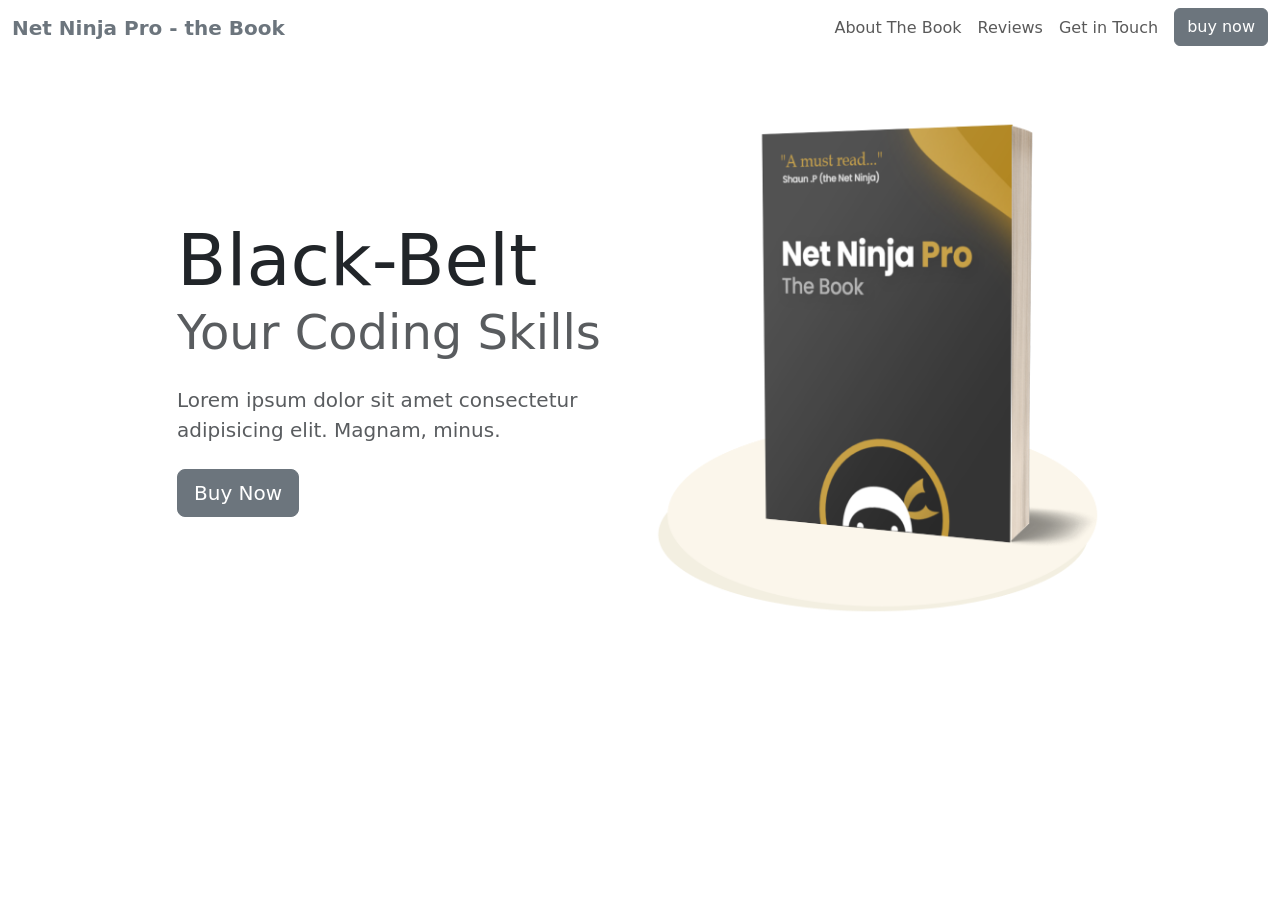
==== public/index.html @ 89c70e13 "Merge branch 'master' into lesson-8" ====
<!doctype html>
<html lang="en">
  <head>
    <!-- Required meta tags -->
    <meta charset="utf-8" />
    <meta name="viewport" content="width=device-width, initial-scale=1" />

    <!-- Bootstrap CSS -->
    <link
      href="https://cdn.jsdelivr.net/npm/bootstrap@5.0.2/dist/css/bootstrap.min.css"
      rel="stylesheet"
      integrity="sha384-EVSTQN3/azprG1Anm3QDgpJLIm9Nao0Yz1ztcQTwFspd3yD65VohhpuuCOmLASjC"
      crossorigin="anonymous"
    />
    <link rel="stylesheet" href="./styles.css" />

    <title>Tutorial project</title>
  </head>
  <body>

    <!-- ===== navbar ===== -->
    <nav class="navbar navbar-expand-md navbar-light">
      <div class="container-xxl">
        <a href="#intro" class="navbar-brand">
          <span class="fw-bold text-secondary">Net Ninja Pro - the Book</span>
        </a>
        <button
          class="navbar-toggler"
          type="button"
          data-bs-toggle="collapse"
          data-bs-target="#main-nav"
          aria-controls="main-nav"
          aria-expanded="false"
          aria-label="Toggle navigation"
        >
          <span class="navbar-toggler-icon"></span>
        </button>

        <!-- ====== navbar link ====== -->
        <div
          class="collapse navbar-collapse justify-content-end align-center"
          id="main-nav"
        >
          <ul class="navbar-nav">
            <li class="nav-item">
              <a class="nav-link" href="#topics">About The Book</a>
            </li>
            <li class="nav-item">
              <a class="nav-link" href="#reviews">Reviews</a>
            </li>
            <li class="nav-item">
              <a class="nav-link" href="#contact">Get in Touch</a>
            </li>
            <li class="nav-item d-md-none">
              <a class="nav-link" href="#pricing">Pricing</a>
            </li>
            <li class="nav-item ms-2 d-none d-md-inline">
              <a class="btn btn-secondary" href="#pricing">buy now</a>
            </li>
          </ul>
        </div>
      </div>
    </nav>

    <!-- ====== main image & intro text ====== -->
    <section id="intro">
      <div class="container-lg">
        <div class="row justify-content-center align-items-center">
          <div class="col-md-5 text-center text-md-start">
            <h1>
              <div class="display-2">Black-Belt</div>
              <div class="display-5 text-muted">Your Coding Skills</div>
            </h1>
            <p class="lead my-4 text-muted">
              Lorem ipsum dolor sit amet consectetur adipisicing elit. Magnam,
              minus.
            </p>
            <a href="#pricing" class="btn btn-secondary btn-lg">Buy Now</a>
          </div>
          <div class="col-md-5 text-center">
            <img
              src="../images/ebook-cover.png"
              alt="ebook cover"
              class="img-fluid"
            />
          </div>
        </div>
      </div>
    </section>
  </body>
</html>
---- public/styles.css ----
body {
  /* background-color: blue; */
}

section {
  padding: 60px 0;
}
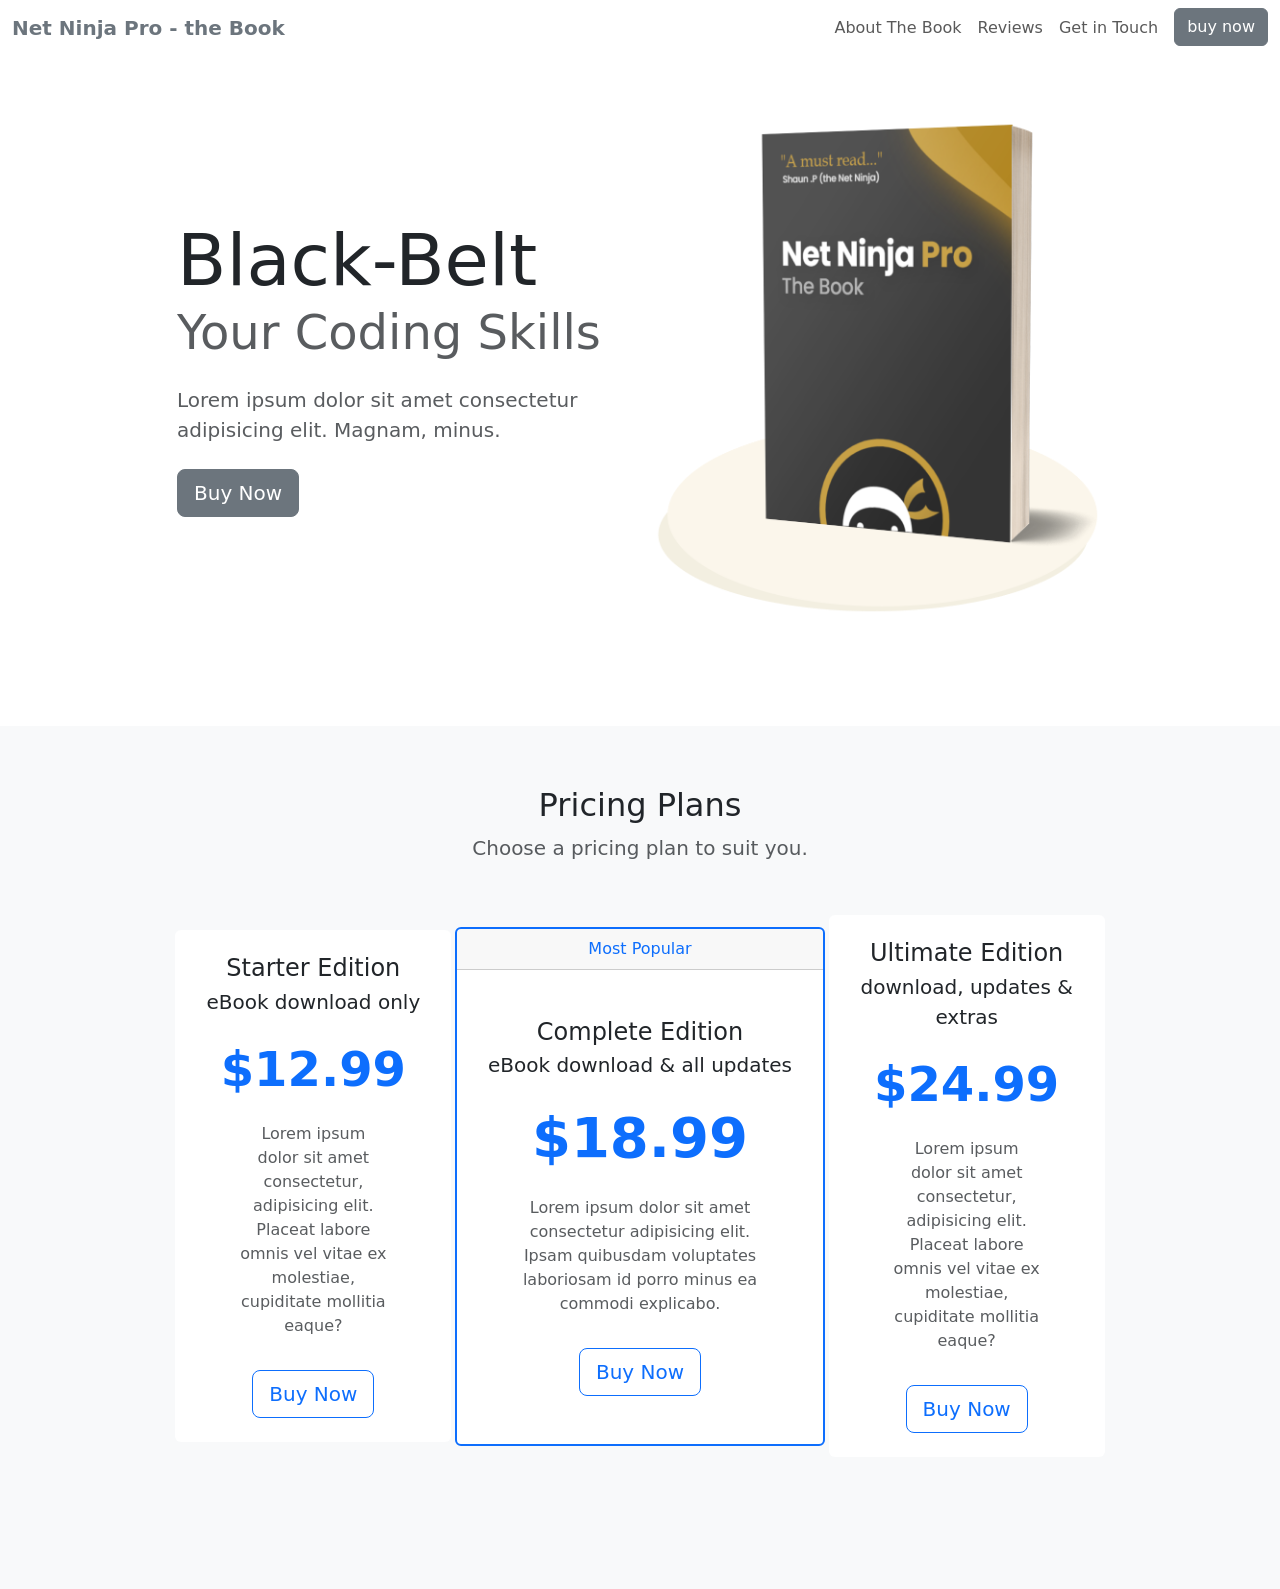
==== commit 2ba74019: "Lesson 9: Working with cards in bootstrap." ====
--- a/public/index.html
+++ b/public/index.html
@@ -17,7 +17,6 @@
     <title>Tutorial project</title>
   </head>
   <body>
-
     <!-- ===== navbar ===== -->
     <nav class="navbar navbar-expand-md navbar-light">
       <div class="container-xxl">
@@ -87,5 +86,76 @@
         </div>
       </div>
     </section>
+    <!-- ==== pricing plans ======= -->
+    <section id="pricing" class="bg-light mt-5">
+      <div class="container-lg">
+        <div class="text-center">
+          <h2>Pricing Plans</h2>
+          <p class="lead text-muted">Choose a pricing plan to suit you.</p>
+        </div>
+        <div class="row my-5 align-items-center g-1 justify-content-center">
+          <!-- card 1 -->
+          <div class="col-8 col-lg-4 col-xl-3 mb-4">
+            <div class="card border-0">
+              <div class="card-body text-center py-4">
+                <h4 class="card-title">Starter Edition</h4>
+                <p class="lead card-subtitle">eBook download only</p>
+                <p class="display-5 my-4 text-primary fw-bold">$12.99</p>
+                <p class="card-text mx-5 text-muted d-none d-lg-block">
+                  Lorem ipsum dolor sit amet consectetur, adipisicing elit.
+                  Placeat labore omnis vel vitae ex molestiae, cupiditate
+                  mollitia eaque?
+                </p>
+                <a href="#" class="btn btn-outline-primary btn-lg mt-3"
+                  >Buy Now</a
+                >
+              </div>
+            </div>
+          </div>
+          <!-- card 2 -->
+          <div class="col-9 col-lg-4 mb-4">
+            <div class="card border-primary border-2">
+              <div class="card-header text-center text-primary">
+                Most Popular
+              </div>
+              <div class="card-body text-center py-5">
+                <h4 class="card-title">Complete Edition</h4>
+                <p class="lead card-subtitle">eBook download & all updates</p>
+                <p class="display-4 my-4 text-primary fw-bold">$18.99</p>
+                <p class="card-text mx-5 text-muted d-none d-lg-block">
+                  Lorem ipsum dolor sit amet consectetur adipisicing elit. Ipsam
+                  quibusdam voluptates laboriosam id porro minus ea commodi
+                  explicabo.
+                </p>
+                <a href="#" class="btn btn-outline-primary btn-lg mt-3"
+                  >Buy Now</a
+                >
+              </div>
+            </div>
+          </div>
+          <!-- card 3 -->
+          <div class="col-8 col-lg-4 col-xl-3 mb-4">
+            <div class="card border-0">
+              <div class="card-body text-center py-4">
+                <h4 class="card-title">Ultimate Edition</h4>
+                <p class="lead card-subtitle">download, updates & extras</p>
+                <p class="display-5 my-4 text-primary fw-bold">$24.99</p>
+                <p class="card-text mx-5 text-muted d-none d-lg-block">
+                  Lorem ipsum dolor sit amet consectetur, adipisicing elit.
+                  Placeat labore omnis vel vitae ex molestiae, cupiditate
+                  mollitia eaque?
+                </p>
+                <a href="#" class="btn btn-outline-primary btn-lg mt-3"
+                  >Buy Now</a
+                >
+              </div>
+            </div>
+          </div>
+        </div>
+      </div>
+    </section>
+    <footer>
+      <!-- footer section -->
+    </footer>
   </body>
 </html>
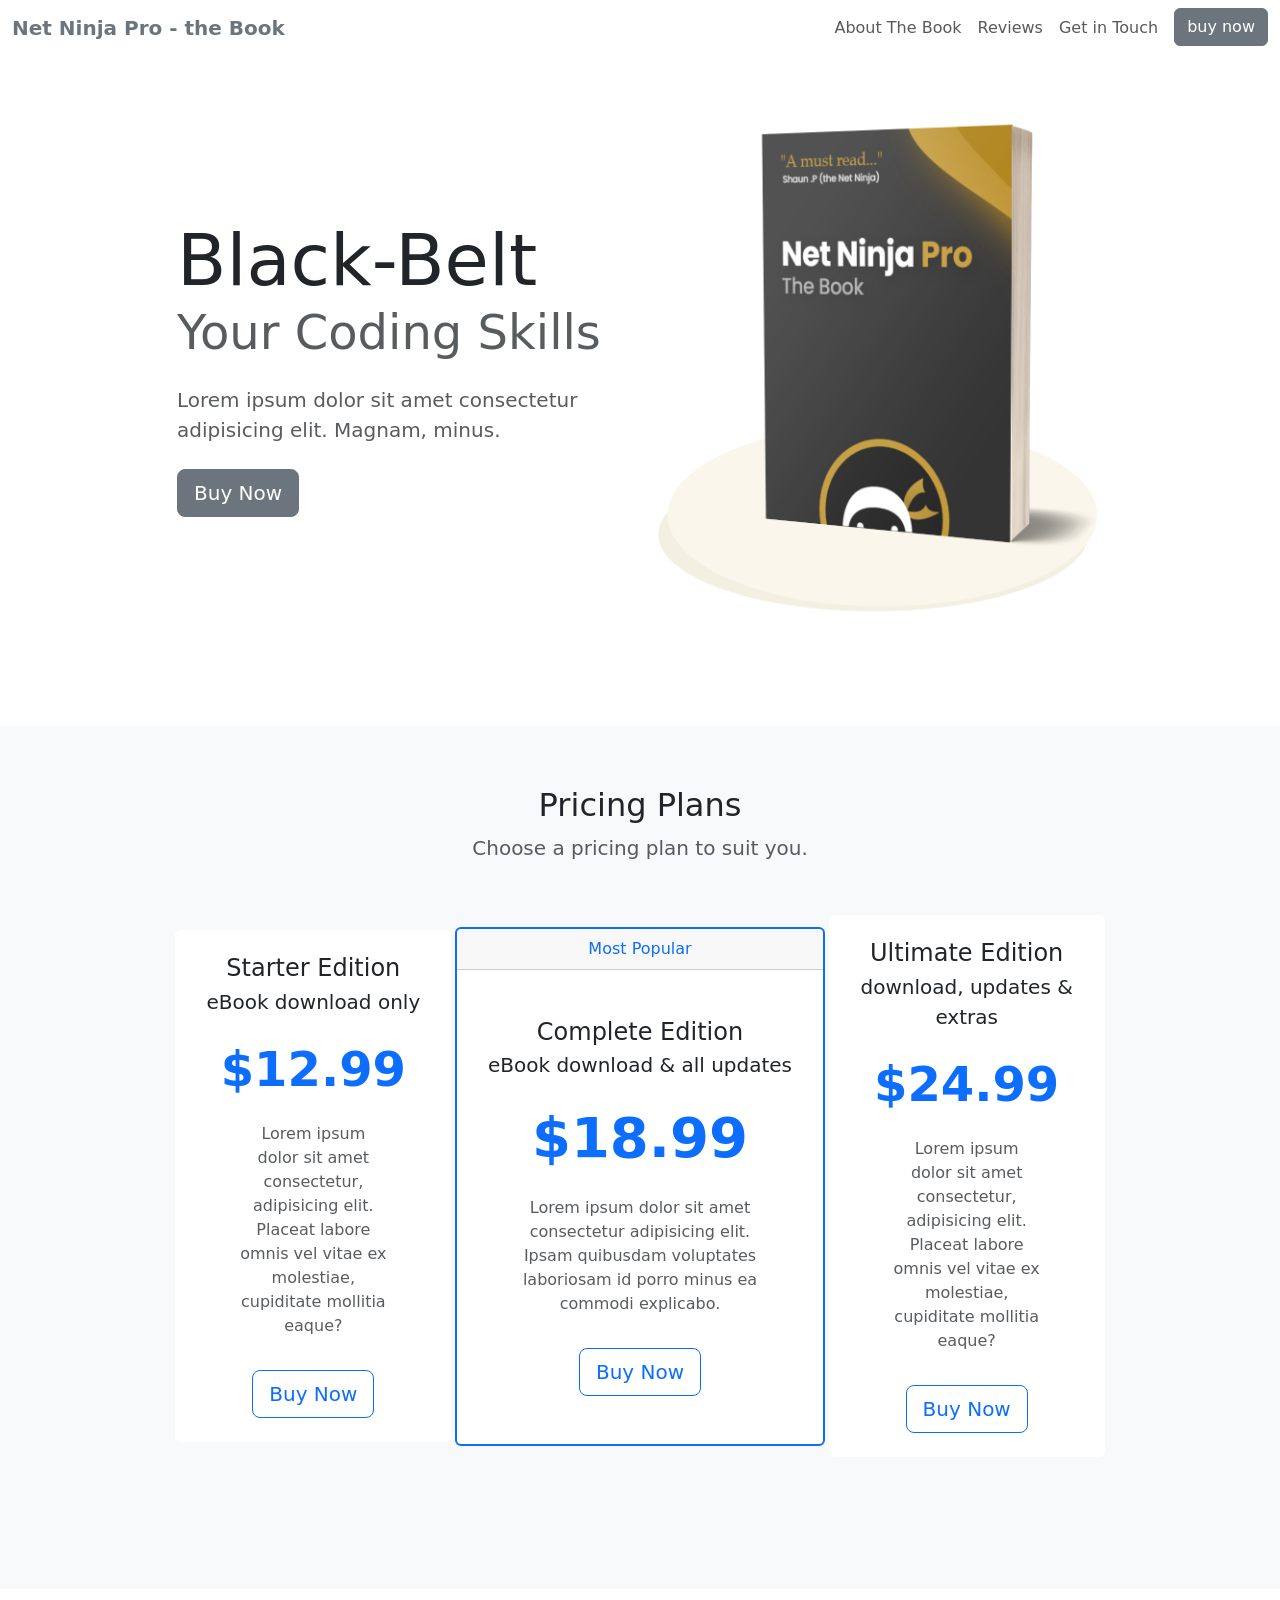
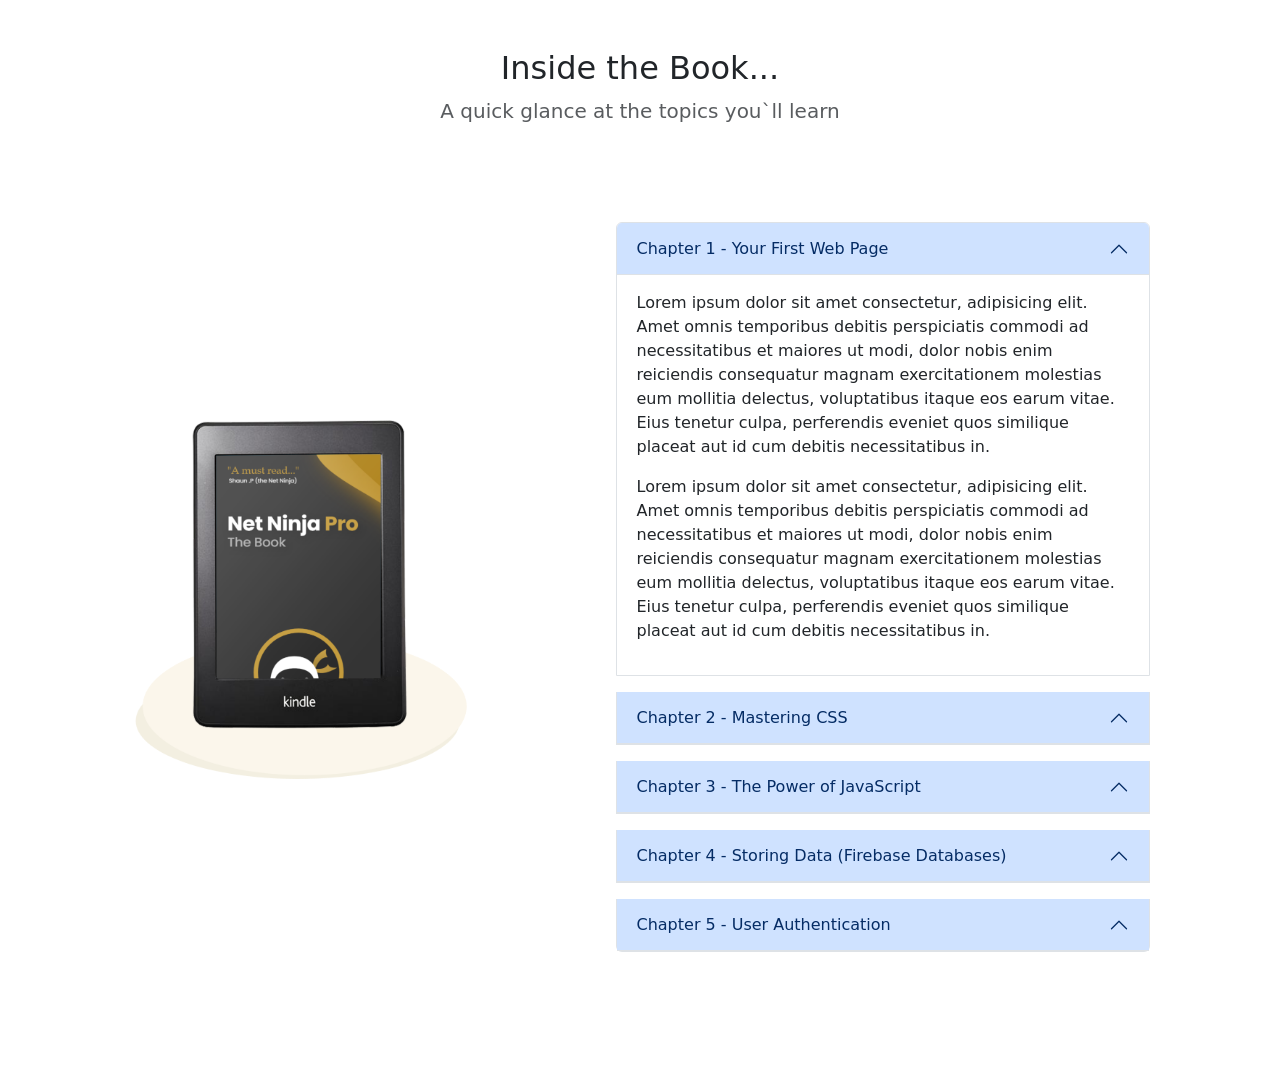
==== commit 03c16563: "Lesson 10: accordion in bootstrap" ====
--- a/public/index.html
+++ b/public/index.html
@@ -154,8 +154,247 @@
         </div>
       </div>
     </section>
-    <footer>
-      <!-- footer section -->
-    </footer>
+    <!-- ======= topics at a glance ===== -->
+    <section id="topics">
+      <div class="container-md">
+        <div class="text-center">
+          <h2>Inside the Book...</h2>
+          <p class="lead text-muted">
+            A quick glance at the topics you`ll learn
+          </p>
+        </div>
+        <div class="row my-5 g-5 justify-content-around align-items-center">
+          <div class="col-6 col-lg-4">
+            <img
+              src="../images/kindle.png"
+              alt="ebook kindle"
+              class="img-fluid"
+            />
+          </div>
+          <!-- ======= -->
+          <div class="col-lg-6">
+            <!-- ===== accordian ===== -->
+            <div class="accordion" id="chapters">
+              <!-- ===== accordion 1 -->
+              <div class="accordion-item mb-3">
+                <h2 class="accordion-header" id="heading-1">
+                  <button
+                    class="accordion-button"
+                    type="button"
+                    data-bs-toggle="collapse"
+                    data-bs-target="#chapter-1"
+                    aria-expanded="true"
+                    aria-controls="chapter-1"
+                  >
+                    Chapter 1 - Your First Web Page
+                  </button>
+                </h2>
+                <div
+                  id="chapter-1"
+                  class="accordion-collapse collapse show"
+                  aria-labelledby="heading-1"
+                  data-bs-parent="#chapters"
+                >
+                  <div class="accordion-body">
+                    <p>
+                      Lorem ipsum dolor sit amet consectetur, adipisicing elit.
+                      Amet omnis temporibus debitis perspiciatis commodi ad
+                      necessitatibus et maiores ut modi, dolor nobis enim
+                      reiciendis consequatur magnam exercitationem molestias eum
+                      mollitia delectus, voluptatibus itaque eos earum vitae.
+                      Eius tenetur culpa, perferendis eveniet quos similique
+                      placeat aut id cum debitis necessitatibus in.
+                    </p>
+                    <p>
+                      Lorem ipsum dolor sit amet consectetur, adipisicing elit.
+                      Amet omnis temporibus debitis perspiciatis commodi ad
+                      necessitatibus et maiores ut modi, dolor nobis enim
+                      reiciendis consequatur magnam exercitationem molestias eum
+                      mollitia delectus, voluptatibus itaque eos earum vitae.
+                      Eius tenetur culpa, perferendis eveniet quos similique
+                      placeat aut id cum debitis necessitatibus in.
+                    </p>
+                  </div>
+                </div>
+              </div>
+              <!-- ====== accordion 2 ===== -->
+              <div class="accordion-item mb-3">
+                <h2 class="accordion-header" id="heading-2">
+                  <button
+                    class="accordion-button"
+                    type="button"
+                    data-bs-toggle="collapse"
+                    data-bs-target="#chapter-2"
+                    aria-expanded="true"
+                    aria-controls="chapter-2"
+                  >
+                    Chapter 2 - Mastering CSS
+                  </button>
+                </h2>
+                <div
+                  id="chapter-2"
+                  class="accordion-collapse collapse"
+                  aria-labelledby="heading-2"
+                  data-bs-parent="#chapters"
+                >
+                  <div class="accordion-body">
+                    <p>
+                      Lorem ipsum dolor sit amet consectetur, adipisicing elit.
+                      Amet omnis temporibus debitis perspiciatis commodi ad
+                      necessitatibus et maiores ut modi, dolor nobis enim
+                      reiciendis consequatur magnam exercitationem molestias eum
+                      mollitia delectus, voluptatibus itaque eos earum vitae.
+                      Eius tenetur culpa, perferendis eveniet quos similique
+                      placeat aut id cum debitis necessitatibus in.
+                    </p>
+                    <p>
+                      Lorem ipsum dolor sit amet consectetur, adipisicing elit.
+                      Amet omnis temporibus debitis perspiciatis commodi ad
+                      necessitatibus et maiores ut modi, dolor nobis enim
+                      reiciendis consequatur magnam exercitationem molestias eum
+                      mollitia delectus, voluptatibus itaque eos earum vitae.
+                      Eius tenetur culpa, perferendis eveniet quos similique
+                      placeat aut id cum debitis necessitatibus in.
+                    </p>
+                  </div>
+                </div>
+              </div>
+              <!-- =======accordion 3 ======== -->
+              <div class="accordion-item mb-3">
+                <h2 class="accordion-header" id="heading-3">
+                  <button
+                    class="accordion-button"
+                    type="button"
+                    data-bs-toggle="collapse"
+                    data-bs-target="#chapter-3"
+                    aria-expanded="true"
+                    aria-controls="chapter-3"
+                  >
+                    Chapter 3 - The Power of JavaScript
+                  </button>
+                </h2>
+                <div
+                  id="chapter-3"
+                  class="accordion-collapse collapse"
+                  aria-labelledby="heading-3"
+                  data-bs-parent="#chapters"
+                >
+                  <div class="accordion-body">
+                    <p>
+                      Lorem ipsum dolor sit amet consectetur, adipisicing elit.
+                      Amet omnis temporibus debitis perspiciatis commodi ad
+                      necessitatibus et maiores ut modi, dolor nobis enim
+                      reiciendis consequatur magnam exercitationem molestias eum
+                      mollitia delectus, voluptatibus itaque eos earum vitae.
+                      Eius tenetur culpa, perferendis eveniet quos similique
+                      placeat aut id cum debitis necessitatibus in.
+                    </p>
+                    <p>
+                      Lorem ipsum dolor sit amet consectetur, adipisicing elit.
+                      Amet omnis temporibus debitis perspiciatis commodi ad
+                      necessitatibus et maiores ut modi, dolor nobis enim
+                      reiciendis consequatur magnam exercitationem molestias eum
+                      mollitia delectus, voluptatibus itaque eos earum vitae.
+                      Eius tenetur culpa, perferendis eveniet quos similique
+                      placeat aut id cum debitis necessitatibus in.
+                    </p>
+                  </div>
+                </div>
+              </div>
+              <!-- ======= accordion 4 ===== -->
+              <div class="accordion-item mb-3">
+                <h2 class="accordion-header" id="heading-4">
+                  <button
+                    class="accordion-button"
+                    type="button"
+                    data-bs-toggle="collapse"
+                    data-bs-target="#chapter-4"
+                    aria-expanded="true"
+                    aria-controls="chapter-4"
+                  >
+                    Chapter 4 - Storing Data (Firebase Databases)
+                  </button>
+                </h2>
+                <div
+                  id="chapter-4"
+                  class="accordion-collapse collapse"
+                  aria-labelledby="heading-4"
+                  data-bs-parent="#chapters"
+                >
+                  <div class="accordion-body">
+                    <p>
+                      Lorem ipsum dolor sit amet consectetur, adipisicing elit.
+                      Amet omnis temporibus debitis perspiciatis commodi ad
+                      necessitatibus et maiores ut modi, dolor nobis enim
+                      reiciendis consequatur magnam exercitationem molestias eum
+                      mollitia delectus, voluptatibus itaque eos earum vitae.
+                      Eius tenetur culpa, perferendis eveniet quos similique
+                      placeat aut id cum debitis necessitatibus in.
+                    </p>
+                    <p>
+                      Lorem ipsum dolor sit amet consectetur, adipisicing elit.
+                      Amet omnis temporibus debitis perspiciatis commodi ad
+                      necessitatibus et maiores ut modi, dolor nobis enim
+                      reiciendis consequatur magnam exercitationem molestias eum
+                      mollitia delectus, voluptatibus itaque eos earum vitae.
+                      Eius tenetur culpa, perferendis eveniet quos similique
+                      placeat aut id cum debitis necessitatibus in.
+                    </p>
+                  </div>
+                </div>
+              </div>
+              <!-- ======= accordion 5 ===== -->
+              <div class="accordion-item mb-3">
+                <h2 class="accordion-header" id="heading-5">
+                  <button
+                    class="accordion-button"
+                    type="button"
+                    data-bs-toggle="collapse"
+                    data-bs-target="#chapter-5"
+                    aria-expanded="true"
+                    aria-controls="chapter-5"
+                  >
+                    Chapter 5 - User Authentication
+                  </button>
+                </h2>
+                <div
+                  id="chapter-5"
+                  class="accordion-collapse collapse"
+                  aria-labelledby="heading-5"
+                  data-bs-parent="#chapters"
+                >
+                  <div class="accordion-body">
+                    <p>
+                      Lorem ipsum dolor sit amet consectetur, adipisicing elit.
+                      Amet omnis temporibus debitis perspiciatis commodi ad
+                      necessitatibus et maiores ut modi, dolor nobis enim
+                      reiciendis consequatur magnam exercitationem molestias eum
+                      mollitia delectus, voluptatibus itaque eos earum vitae.
+                      Eius tenetur culpa, perferendis eveniet quos similique
+                      placeat aut id cum debitis necessitatibus in.
+                    </p>
+                    <p>
+                      Lorem ipsum dolor sit amet consectetur, adipisicing elit.
+                      Amet omnis temporibus debitis perspiciatis commodi ad
+                      necessitatibus et maiores ut modi, dolor nobis enim
+                      reiciendis consequatur magnam exercitationem molestias eum
+                      mollitia delectus, voluptatibus itaque eos earum vitae.
+                      Eius tenetur culpa, perferendis eveniet quos similique
+                      placeat aut id cum debitis necessitatibus in.
+                    </p>
+                  </div>
+                </div>
+              </div>
+            </div>
+          </div>
+        </div>
+      </div>
+    </section>
+
+    <script
+      src="https://cdn.jsdelivr.net/npm/bootstrap@5.0.2/dist/js/bootstrap.bundle.min.js"
+      integrity="sha384-MrcW6ZMFYlzcLA8Nl+NtUVF0sA7MsXsP1UyJoMp4YLEuNSfAP+JcXn/tWtIaxVXM"
+      crossorigin="anonymous"
+    ></script>
   </body>
 </html>
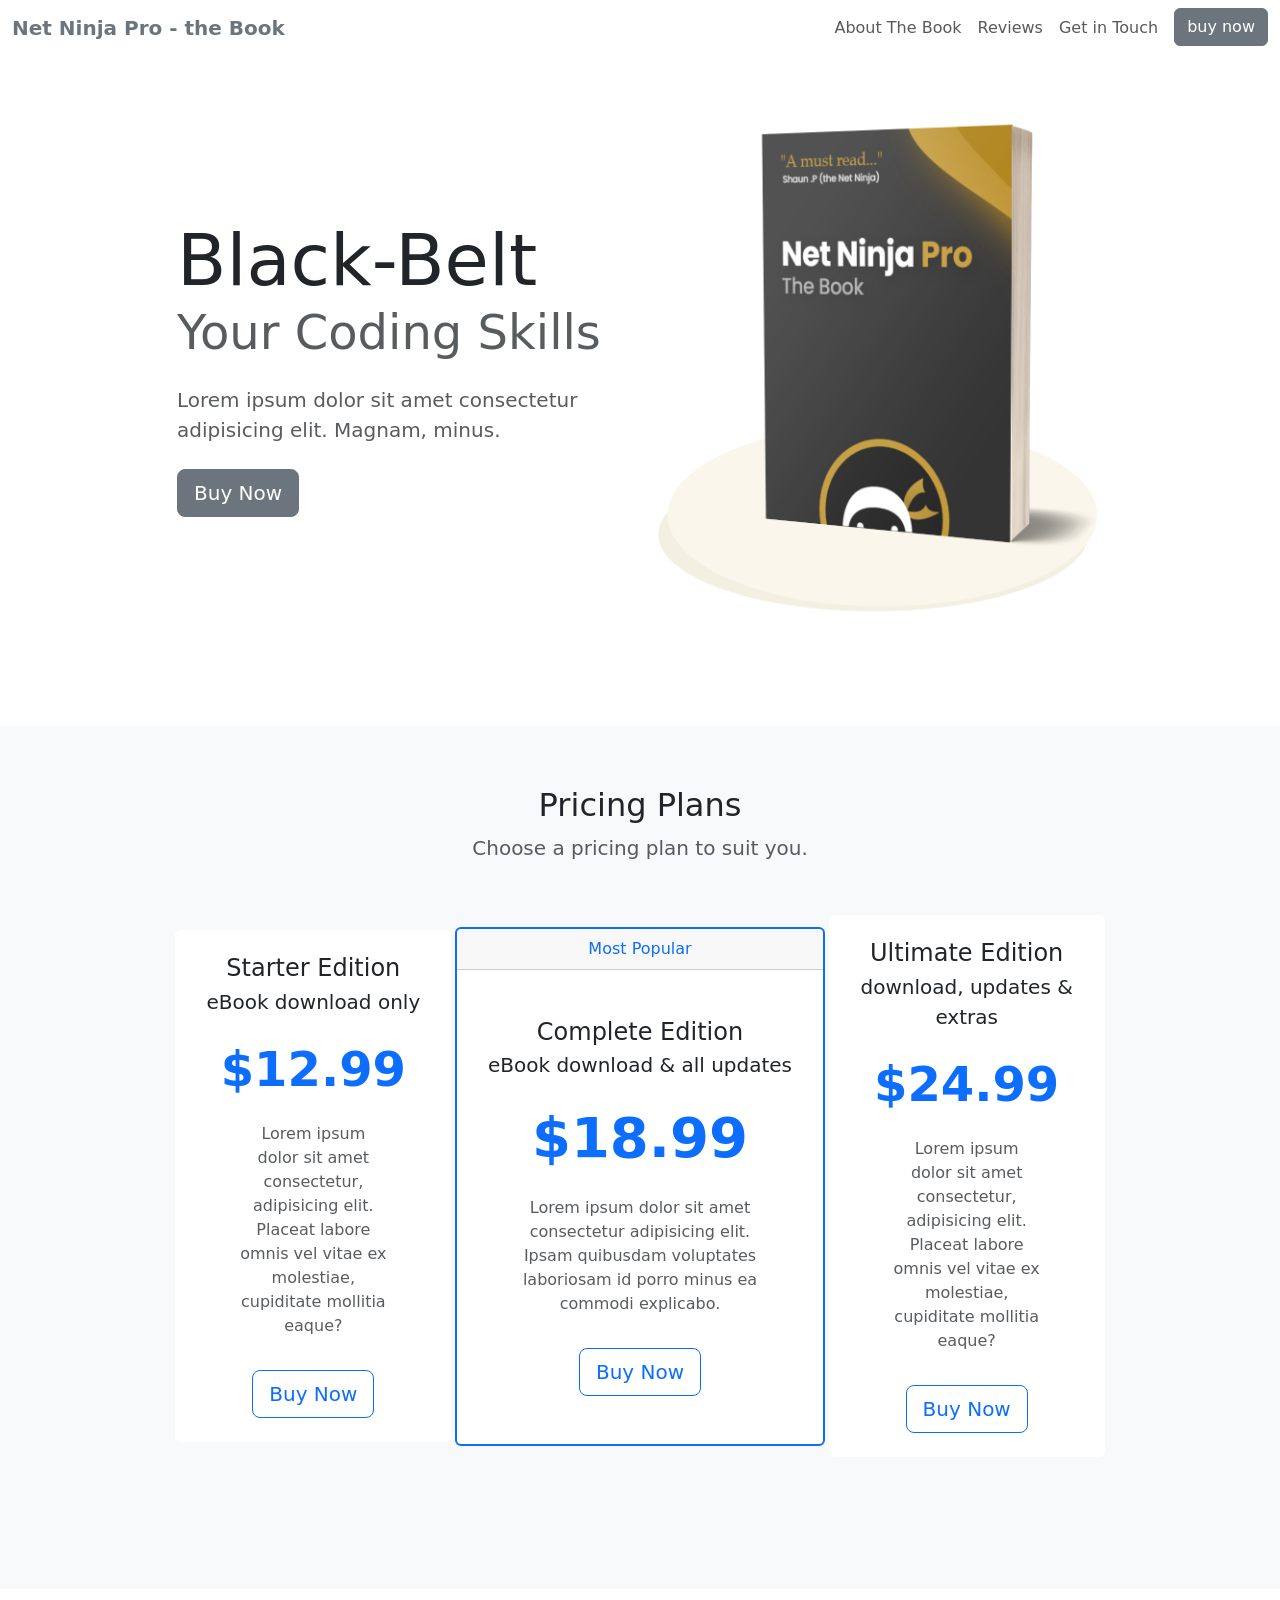
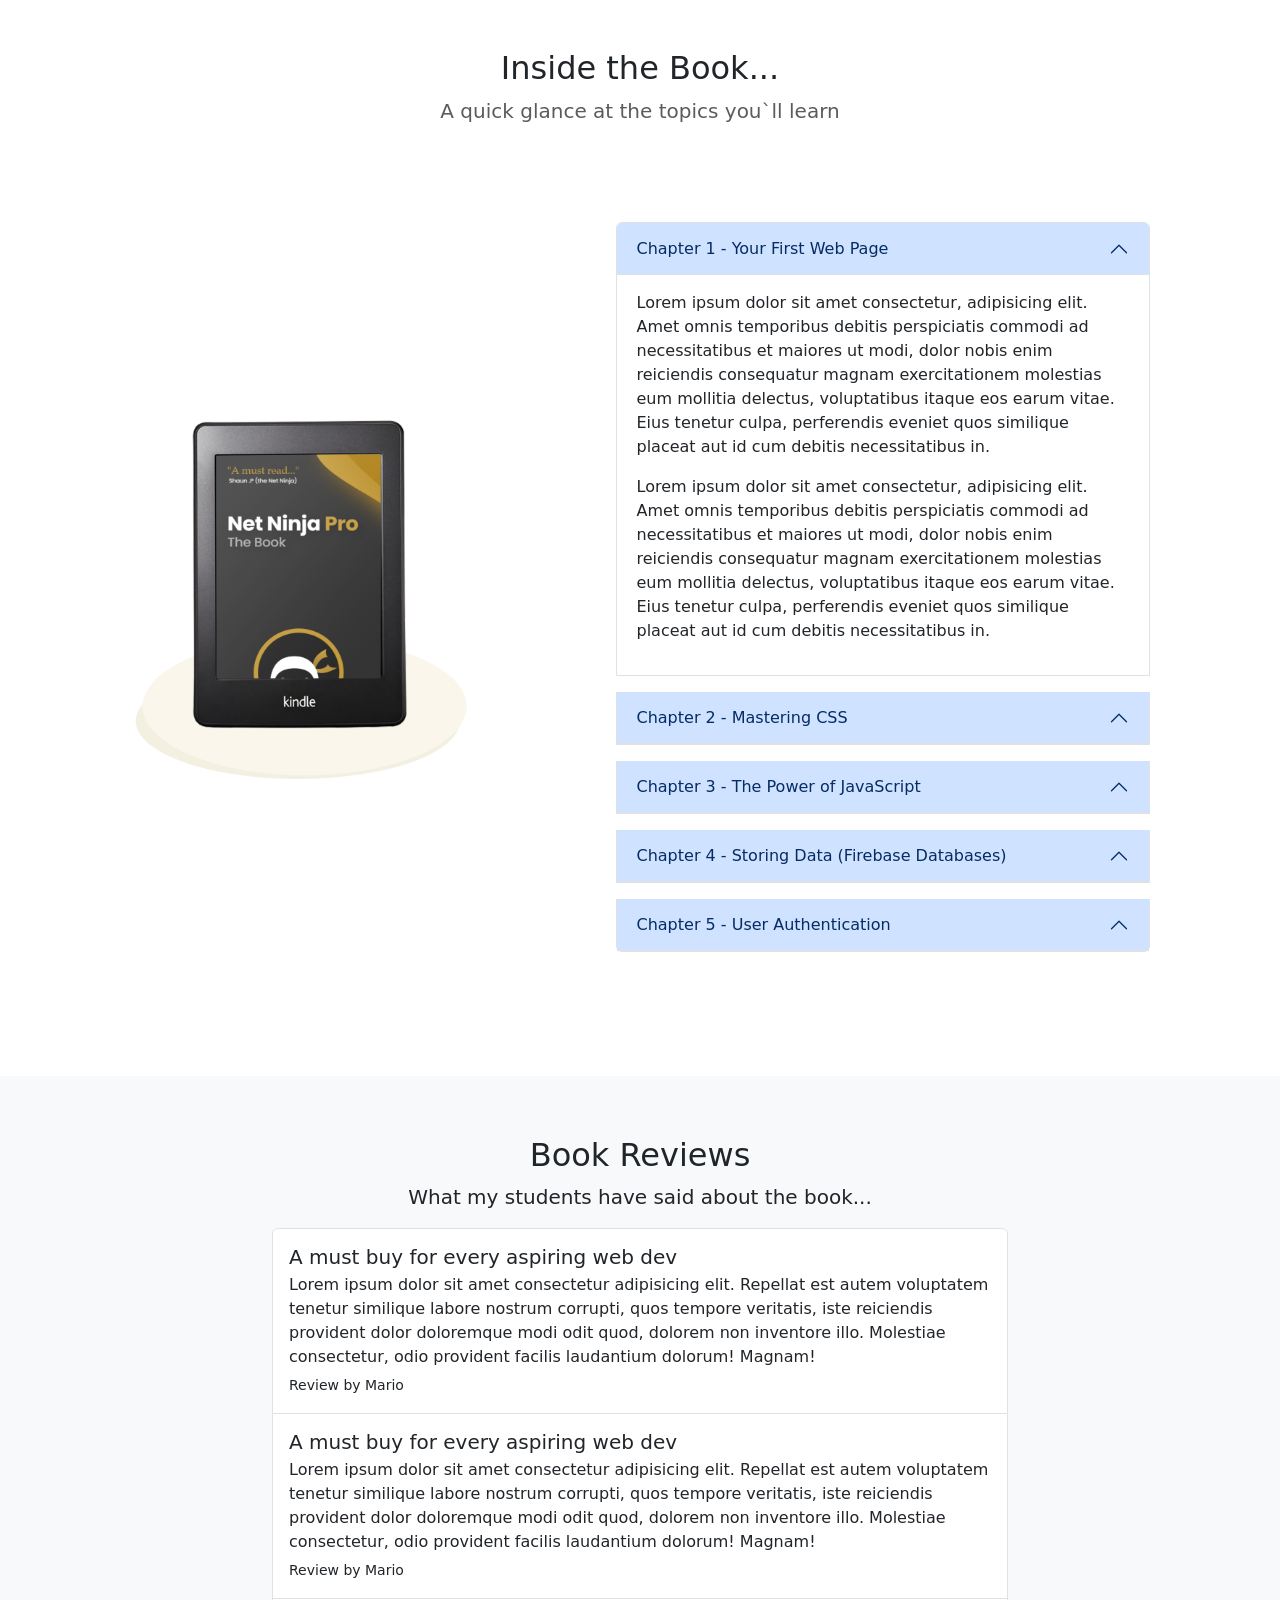
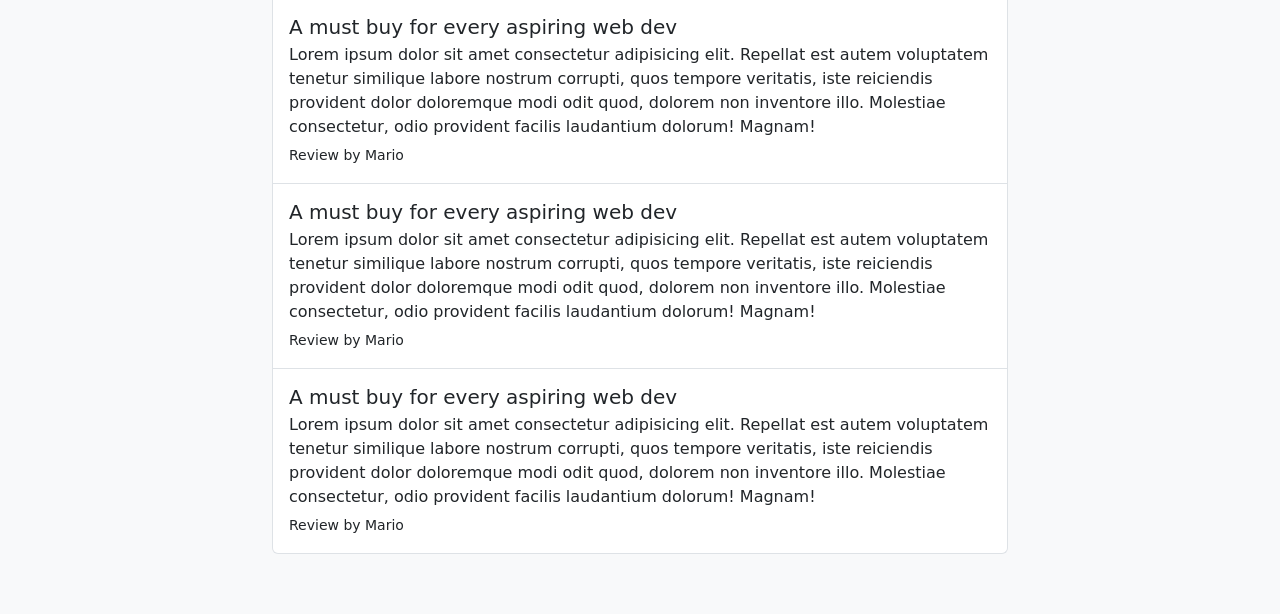
==== commit 6822bb3c: "Lesson 11: Working with list groups in bootstrap" ====
--- a/public/index.html
+++ b/public/index.html
@@ -391,6 +391,92 @@
       </div>
     </section>
 
+    <!-- ====== review list ======== -->
+    <section id="reviews" class="bg-light">
+      <div class="container-lg">
+        <div class="text-center">
+          <h2>Book Reviews</h2>
+          <p class="lead">What my students have said about the book...</p>
+        </div>
+        <div class="row justify-content-center">
+          <div class="col-lg-8">
+            <div class="list-group">
+              <div class="list-group-item py-3">
+                <h5 class="mb-1">A must buy for every aspiring web dev</h5>
+                <p class="mb-1">
+                  Lorem ipsum dolor sit amet consectetur adipisicing elit.
+                  Repellat est autem voluptatem tenetur similique labore nostrum
+                  corrupti, quos tempore veritatis, iste reiciendis provident
+                  dolor doloremque modi odit quod, dolorem non inventore illo.
+                  Molestiae consectetur, odio provident facilis laudantium
+                  dolorum! Magnam!
+                </p>
+                <small>Review by Mario</small>
+              </div>
+              <!-- ========= -->
+              <div class="list-group-item py-3">
+                <h5 class="mb-1">A must buy for every aspiring web dev</h5>
+                <p class="mb-1">
+                  Lorem ipsum dolor sit amet consectetur adipisicing elit.
+                  Repellat est autem voluptatem tenetur similique labore nostrum
+                  corrupti, quos tempore veritatis, iste reiciendis provident
+                  dolor doloremque modi odit quod, dolorem non inventore illo.
+                  Molestiae consectetur, odio provident facilis laudantium
+                  dolorum! Magnam!
+                </p>
+                <small>Review by Mario</small>
+              </div>
+              <!-- ========== -->
+              <div class="list-group-item py-3">
+                <h5 class="mb-1">A must buy for every aspiring web dev</h5>
+                <p class="mb-1">
+                  Lorem ipsum dolor sit amet consectetur adipisicing elit.
+                  Repellat est autem voluptatem tenetur similique labore nostrum
+                  corrupti, quos tempore veritatis, iste reiciendis provident
+                  dolor doloremque modi odit quod, dolorem non inventore illo.
+                  Molestiae consectetur, odio provident facilis laudantium
+                  dolorum! Magnam!
+                </p>
+                <small>Review by Mario</small>
+              </div>
+              <!-- ========== -->
+              <div class="list-group-item py-3">
+                <h5 class="mb-1">A must buy for every aspiring web dev</h5>
+                <p class="mb-1">
+                  Lorem ipsum dolor sit amet consectetur adipisicing elit.
+                  Repellat est autem voluptatem tenetur similique labore nostrum
+                  corrupti, quos tempore veritatis, iste reiciendis provident
+                  dolor doloremque modi odit quod, dolorem non inventore illo.
+                  Molestiae consectetur, odio provident facilis laudantium
+                  dolorum! Magnam!
+                </p>
+                <small>Review by Mario</small>
+              </div>
+              <!-- =========== -->
+              <div class="list-group-item py-3">
+                <h5 class="mb-1">A must buy for every aspiring web dev</h5>
+                <p class="mb-1">
+                  Lorem ipsum dolor sit amet consectetur adipisicing elit.
+                  Repellat est autem voluptatem tenetur similique labore nostrum
+                  corrupti, quos tempore veritatis, iste reiciendis provident
+                  dolor doloremque modi odit quod, dolorem non inventore illo.
+                  Molestiae consectetur, odio provident facilis laudantium
+                  dolorum! Magnam!
+                </p>
+                <small>Review by Mario</small>
+              </div>
+            </div>
+          </div>
+        </div>
+      </div>
+    </section>
+
+    <!-- ======= contact form ======== -->
+
+    <!-- ======= get updates / modal trigger ======== -->
+
+    <!--  -->
+
     <script
       src="https://cdn.jsdelivr.net/npm/bootstrap@5.0.2/dist/js/bootstrap.bundle.min.js"
       integrity="sha384-MrcW6ZMFYlzcLA8Nl+NtUVF0sA7MsXsP1UyJoMp4YLEuNSfAP+JcXn/tWtIaxVXM"
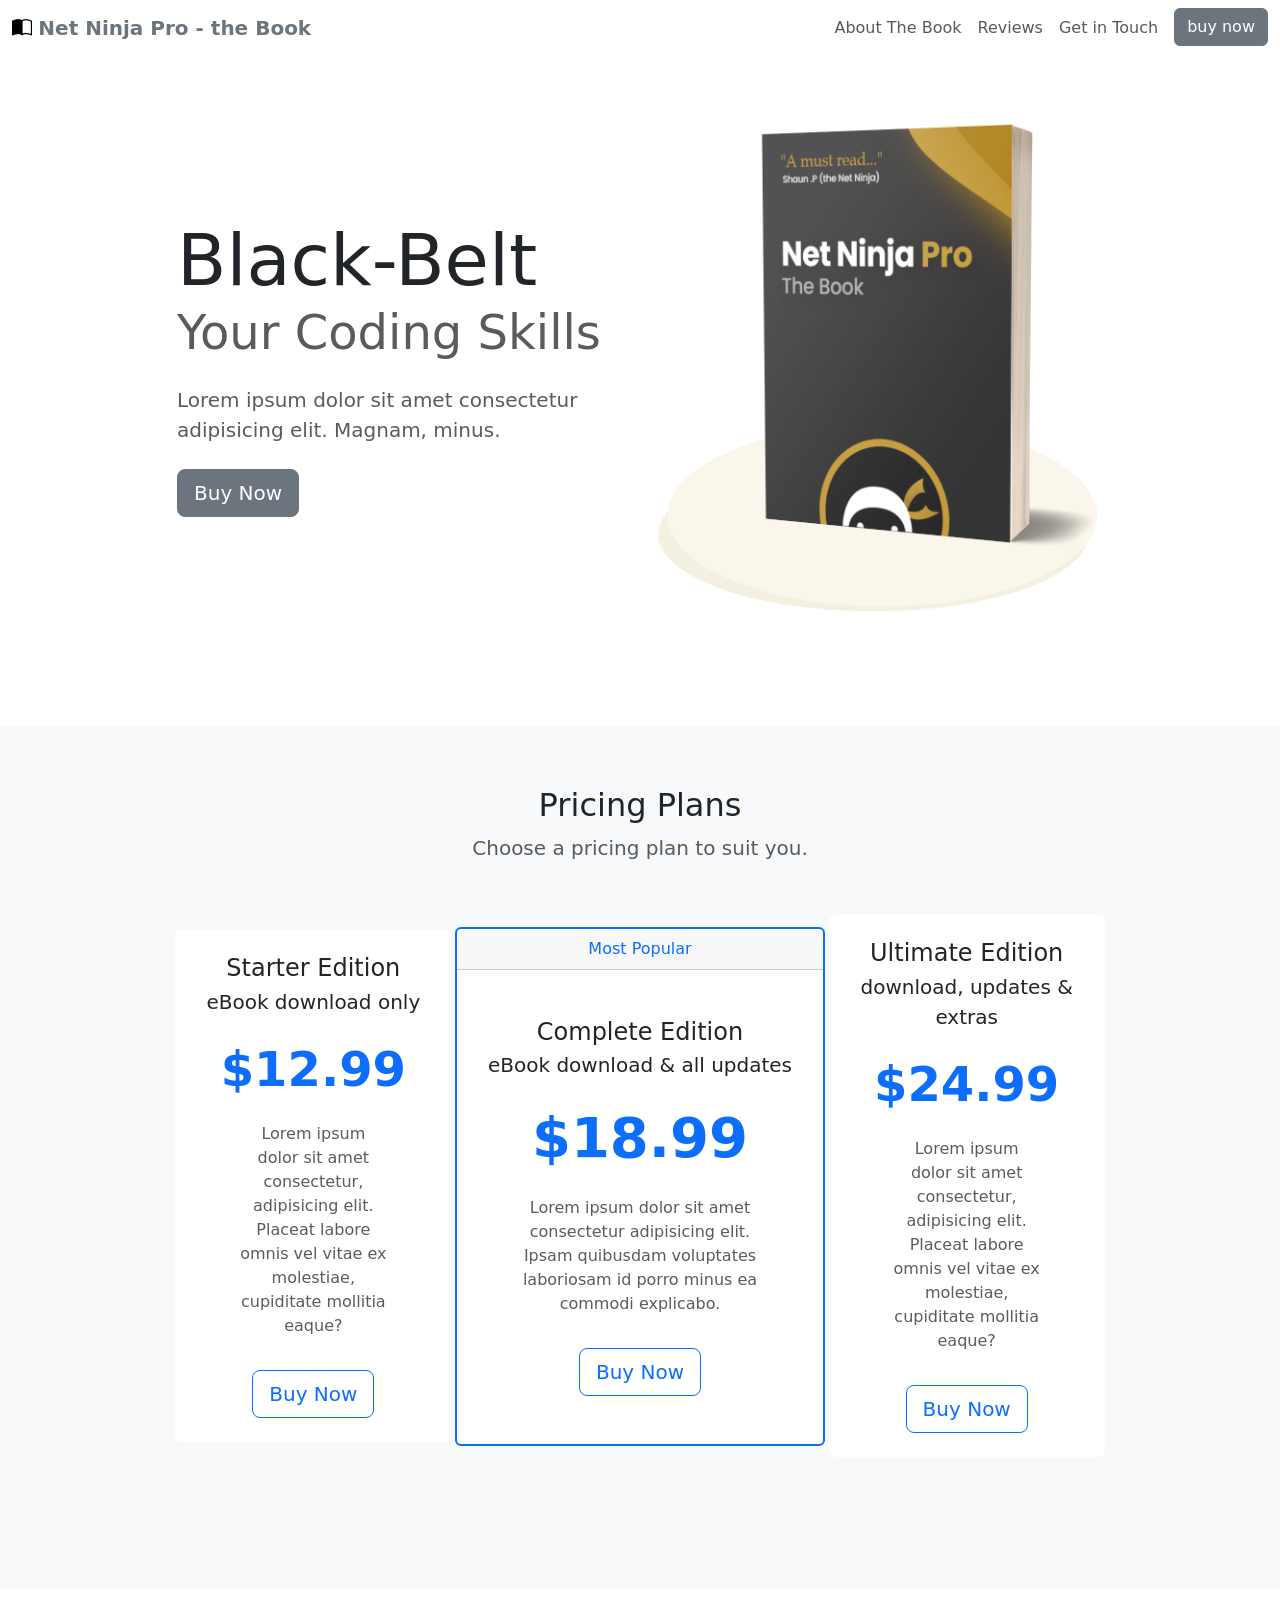
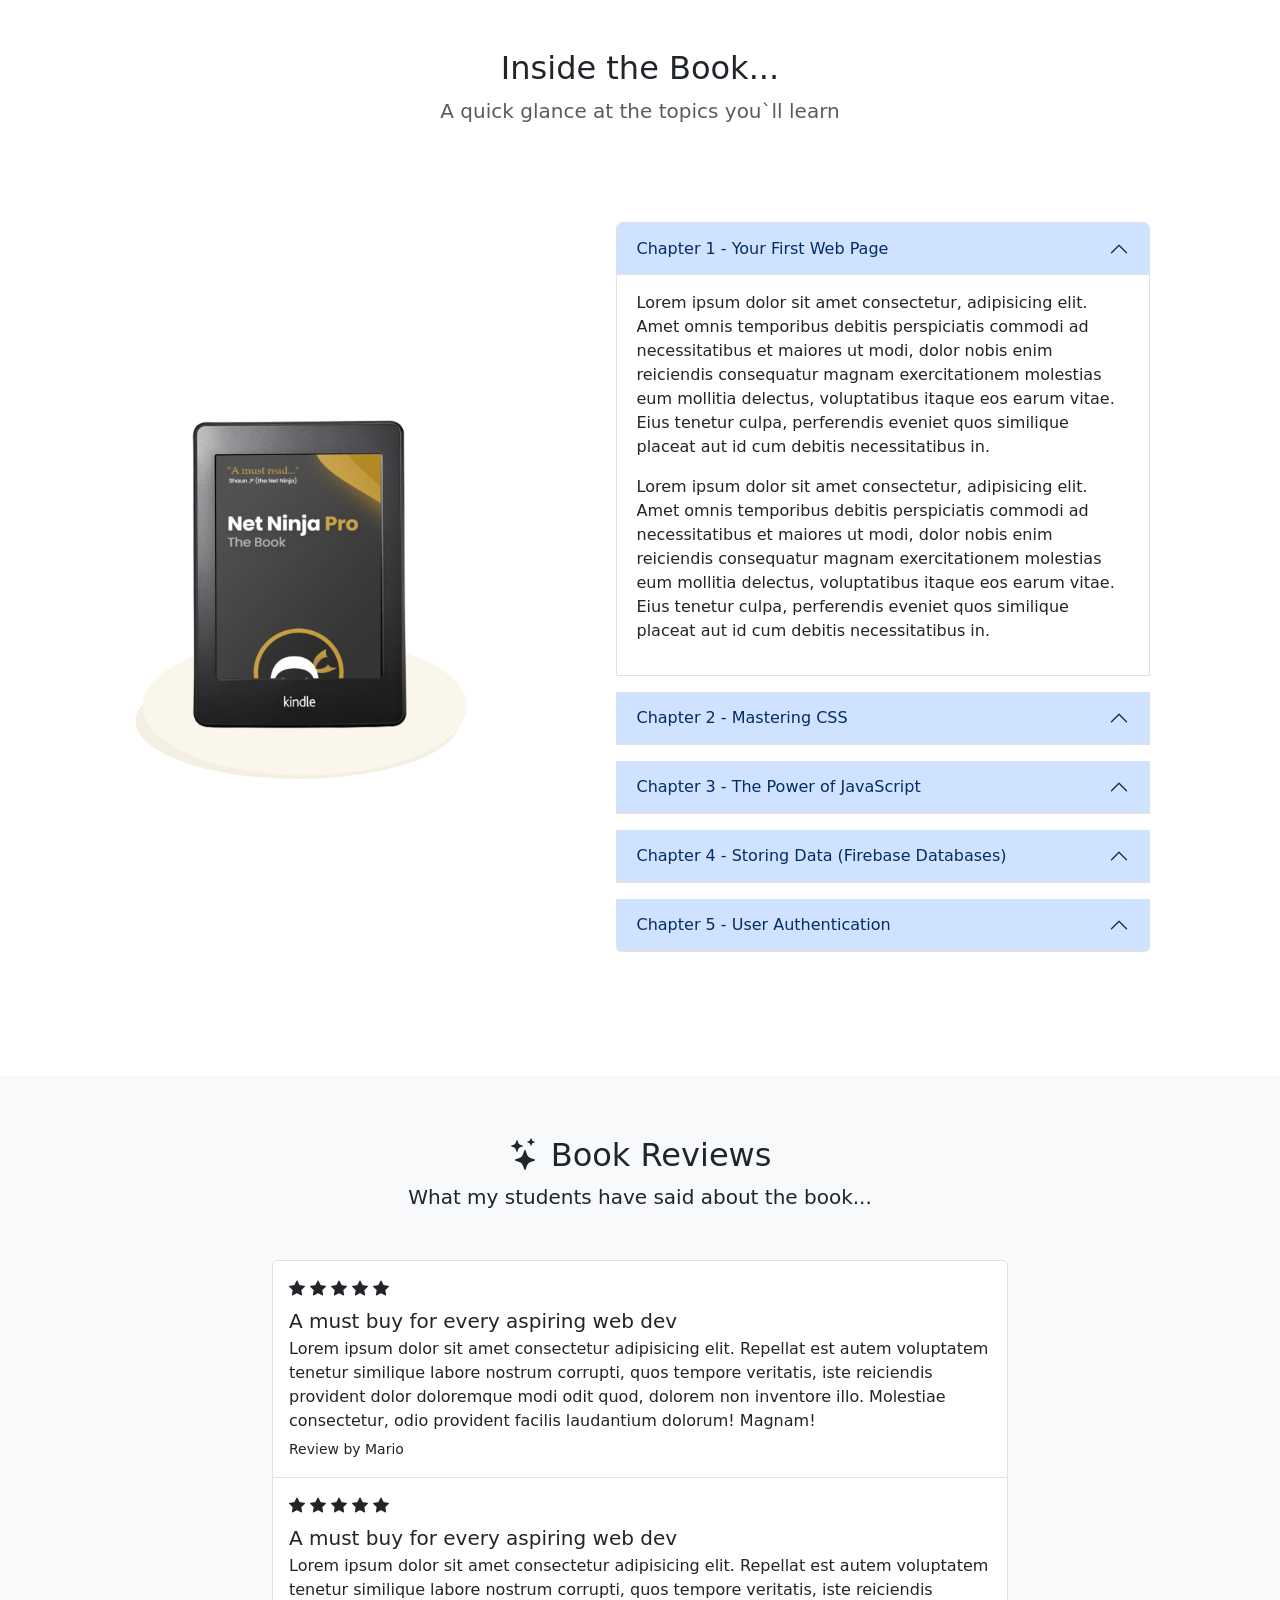
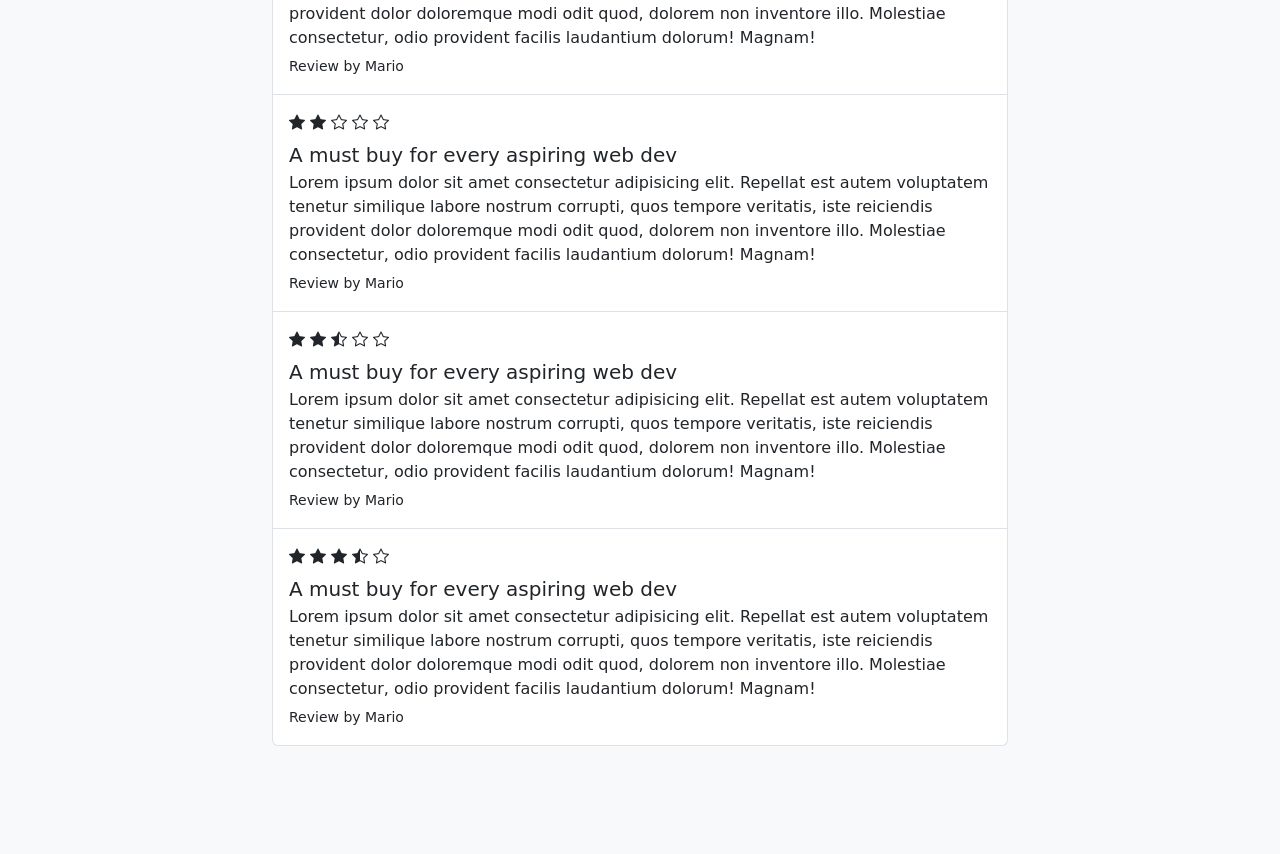
==== commit 0b33aae6: "Lesson 12: Icons in bootstrap" ====
--- a/public/index.html
+++ b/public/index.html
@@ -13,6 +13,11 @@
       crossorigin="anonymous"
     />
     <link rel="stylesheet" href="./styles.css" />
+    <!-- ========== The cdn link of bootstrap icons ========= -->
+    <link
+      rel="stylesheet"
+      href="https://cdn.jsdelivr.net/npm/bootstrap-icons@1.13.1/font/bootstrap-icons.min.css"
+    />
 
     <title>Tutorial project</title>
   </head>
@@ -21,6 +26,7 @@
     <nav class="navbar navbar-expand-md navbar-light">
       <div class="container-xxl">
         <a href="#intro" class="navbar-brand">
+          <i class="bi bi-book-half"></i>
           <span class="fw-bold text-secondary">Net Ninja Pro - the Book</span>
         </a>
         <button
@@ -395,13 +401,23 @@
     <section id="reviews" class="bg-light">
       <div class="container-lg">
         <div class="text-center">
-          <h2>Book Reviews</h2>
+          <h2>
+            <i class="bi bi-stars"></i>
+            Book Reviews
+          </h2>
           <p class="lead">What my students have said about the book...</p>
         </div>
-        <div class="row justify-content-center">
+        <div class="row justify-content-center my-5">
           <div class="col-lg-8">
             <div class="list-group">
               <div class="list-group-item py-3">
+                <div class="pb-2">
+                  <i class="bi bi-star-fill"></i>
+                  <i class="bi bi-star-fill"></i>
+                  <i class="bi bi-star-fill"></i>
+                  <i class="bi bi-star-fill"></i>
+                  <i class="bi bi-star-fill"></i>
+                </div>
                 <h5 class="mb-1">A must buy for every aspiring web dev</h5>
                 <p class="mb-1">
                   Lorem ipsum dolor sit amet consectetur adipisicing elit.
@@ -415,6 +431,13 @@
               </div>
               <!-- ========= -->
               <div class="list-group-item py-3">
+                <div class="pb-2">
+                  <i class="bi bi-star-fill"></i>
+                  <i class="bi bi-star-fill"></i>
+                  <i class="bi bi-star-fill"></i>
+                  <i class="bi bi-star-fill"></i>
+                  <i class="bi bi-star-fill"></i>
+                </div>
                 <h5 class="mb-1">A must buy for every aspiring web dev</h5>
                 <p class="mb-1">
                   Lorem ipsum dolor sit amet consectetur adipisicing elit.
@@ -428,6 +451,13 @@
               </div>
               <!-- ========== -->
               <div class="list-group-item py-3">
+                <div class="pb-2">
+                  <i class="bi bi-star-fill"></i>
+                  <i class="bi bi-star-fill"></i>
+                  <i class="bi bi-star"></i>
+                  <i class="bi bi-star"></i>
+                  <i class="bi bi-star"></i>
+                </div>
                 <h5 class="mb-1">A must buy for every aspiring web dev</h5>
                 <p class="mb-1">
                   Lorem ipsum dolor sit amet consectetur adipisicing elit.
@@ -441,6 +471,13 @@
               </div>
               <!-- ========== -->
               <div class="list-group-item py-3">
+                <div class="pb-2">
+                  <i class="bi bi-star-fill"></i>
+                  <i class="bi bi-star-fill"></i>
+                  <i class="bi bi-star-half"></i>
+                  <i class="bi bi-star"></i>
+                  <i class="bi bi-star"></i>
+                </div>
                 <h5 class="mb-1">A must buy for every aspiring web dev</h5>
                 <p class="mb-1">
                   Lorem ipsum dolor sit amet consectetur adipisicing elit.
@@ -454,6 +491,13 @@
               </div>
               <!-- =========== -->
               <div class="list-group-item py-3">
+                <div class="pb-2">
+                  <i class="bi bi-star-fill"></i>
+                  <i class="bi bi-star-fill"></i>
+                  <i class="bi bi-star-fill"></i>
+                  <i class="bi bi-star-half"></i>
+                  <i class="bi bi-star"></i>
+                </div>
                 <h5 class="mb-1">A must buy for every aspiring web dev</h5>
                 <p class="mb-1">
                   Lorem ipsum dolor sit amet consectetur adipisicing elit.
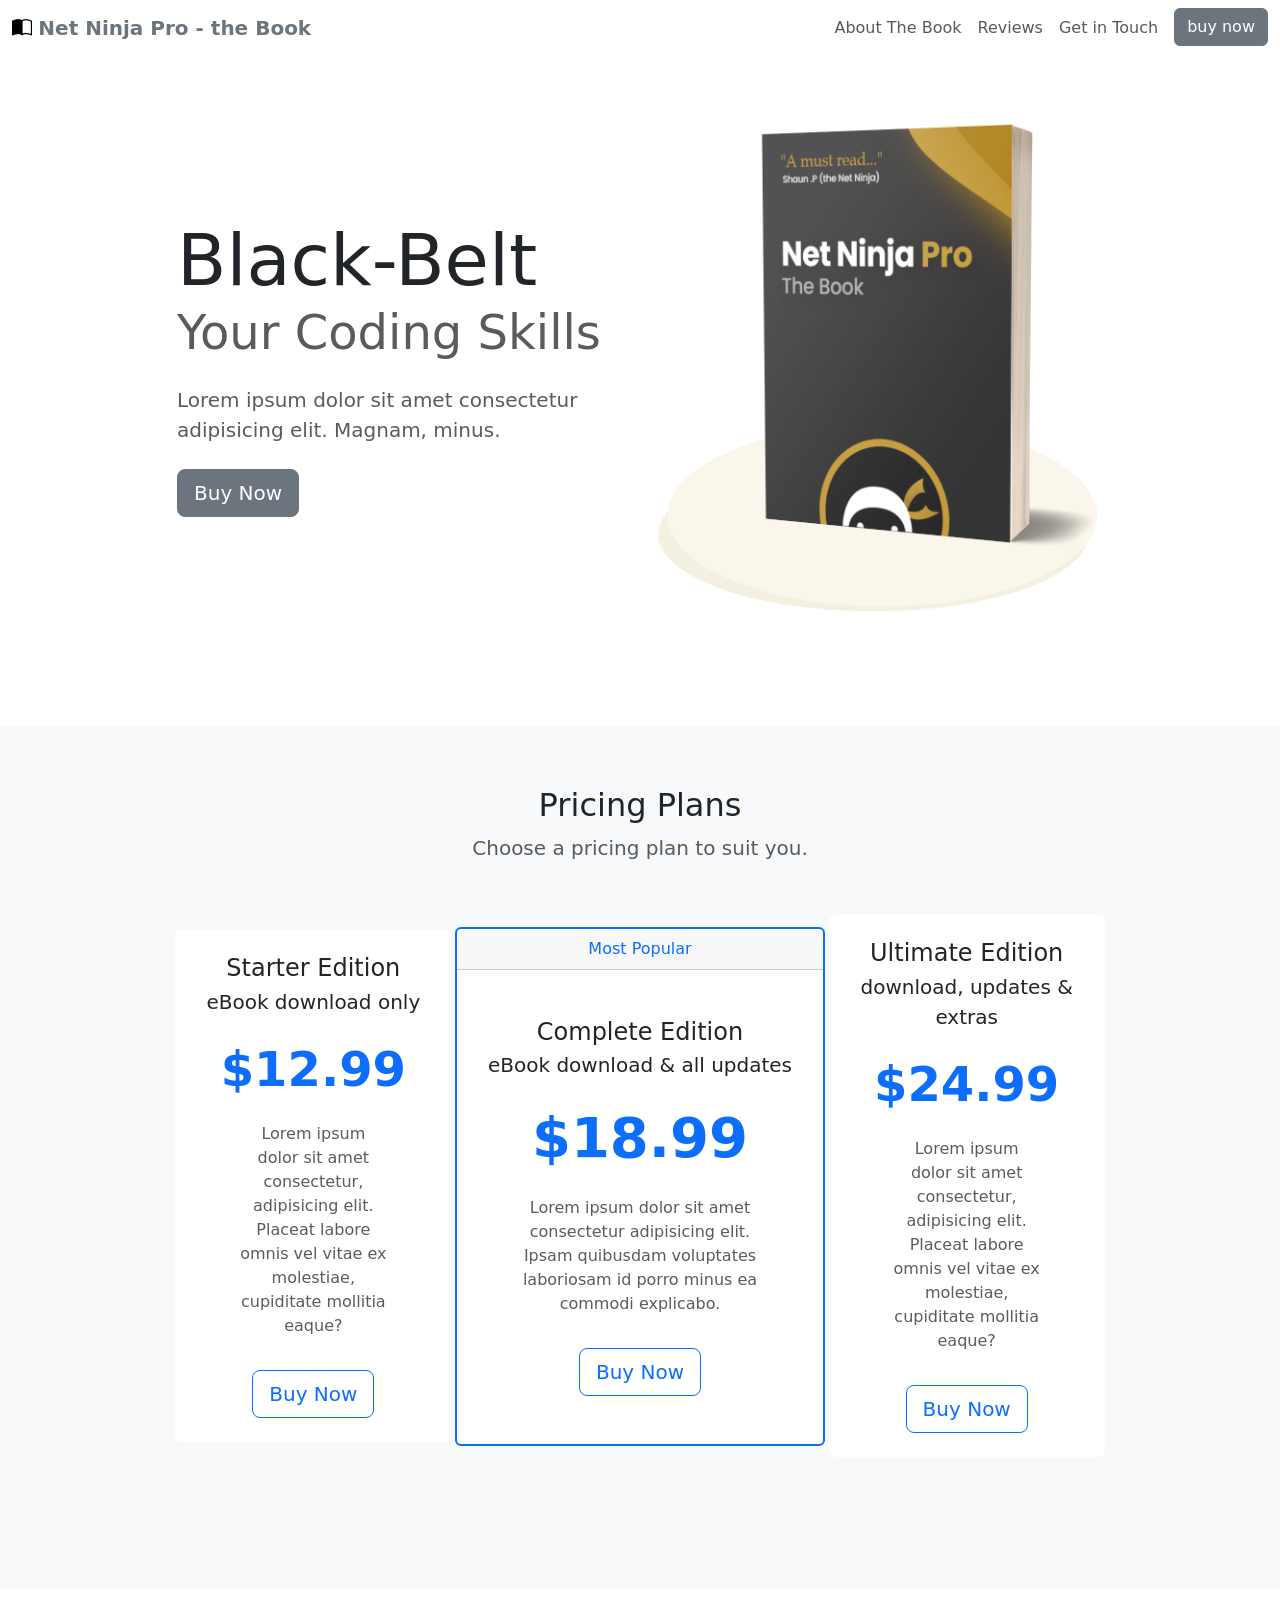
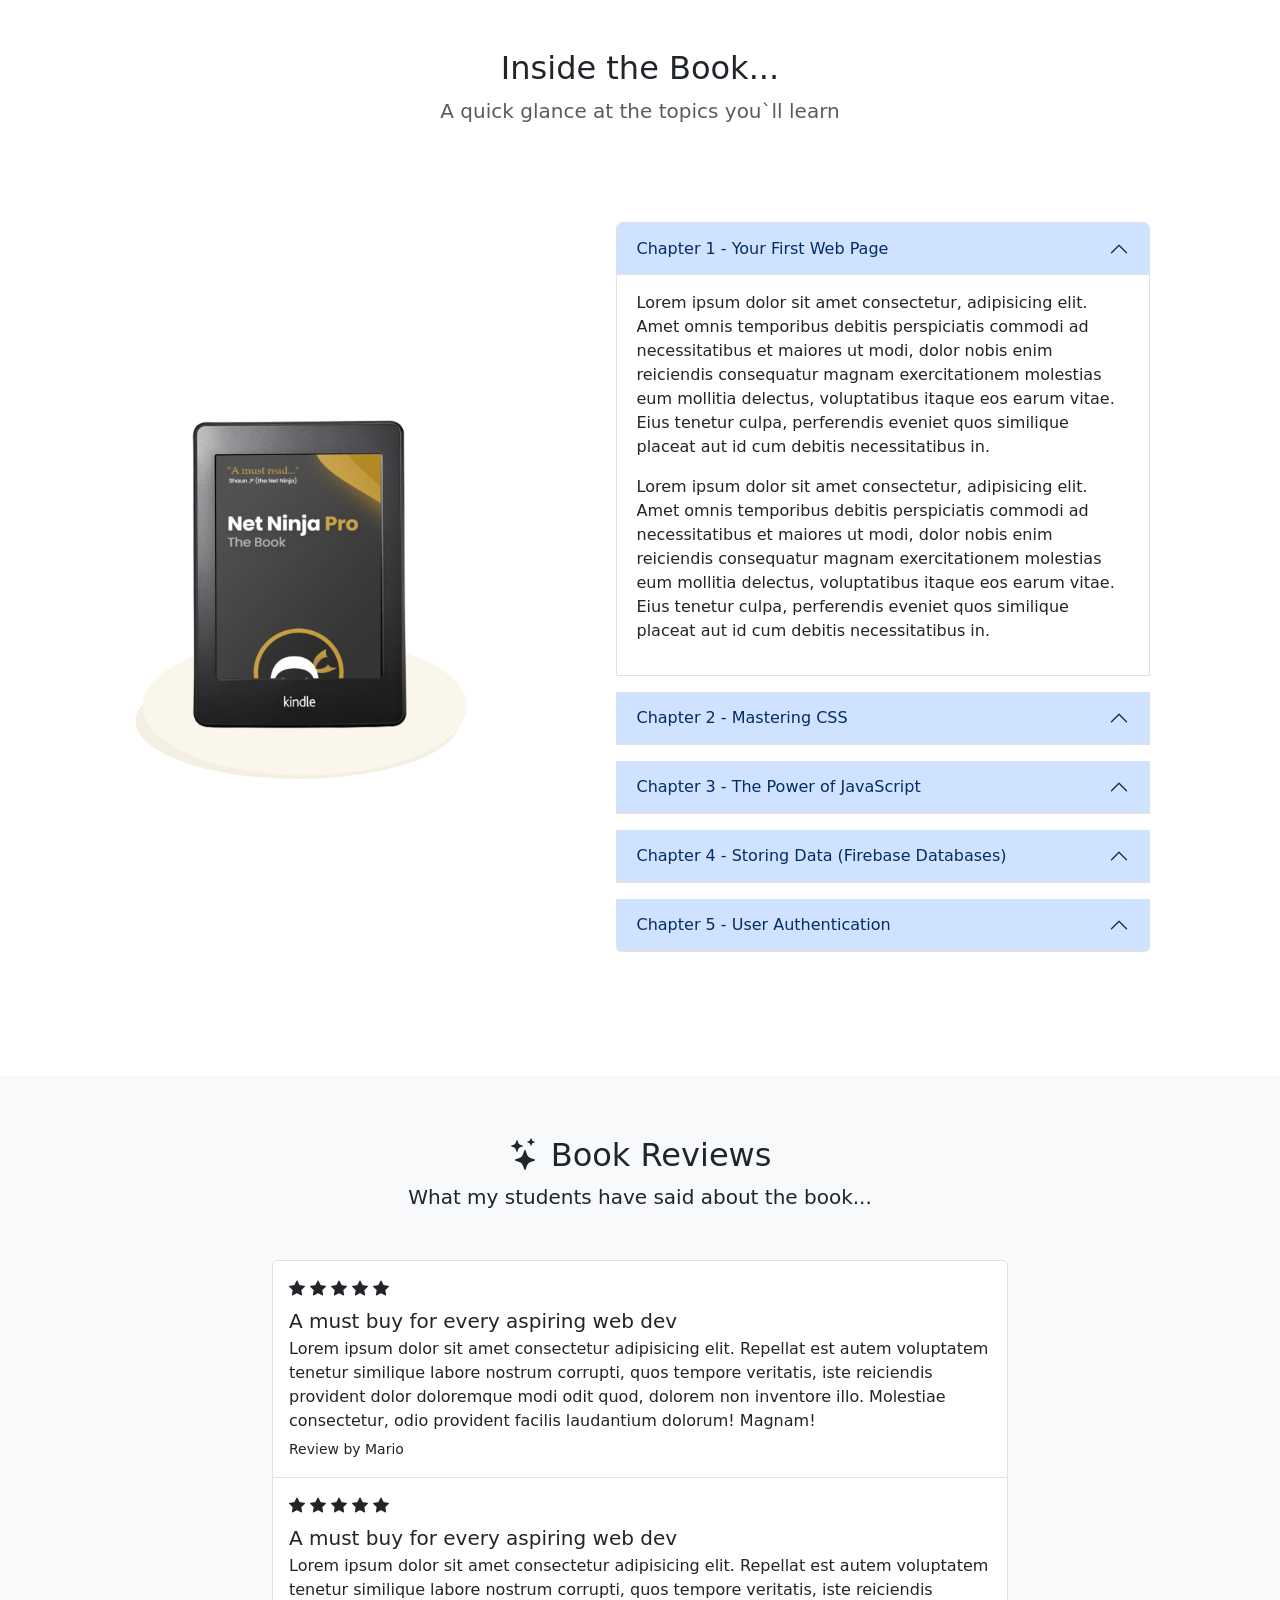
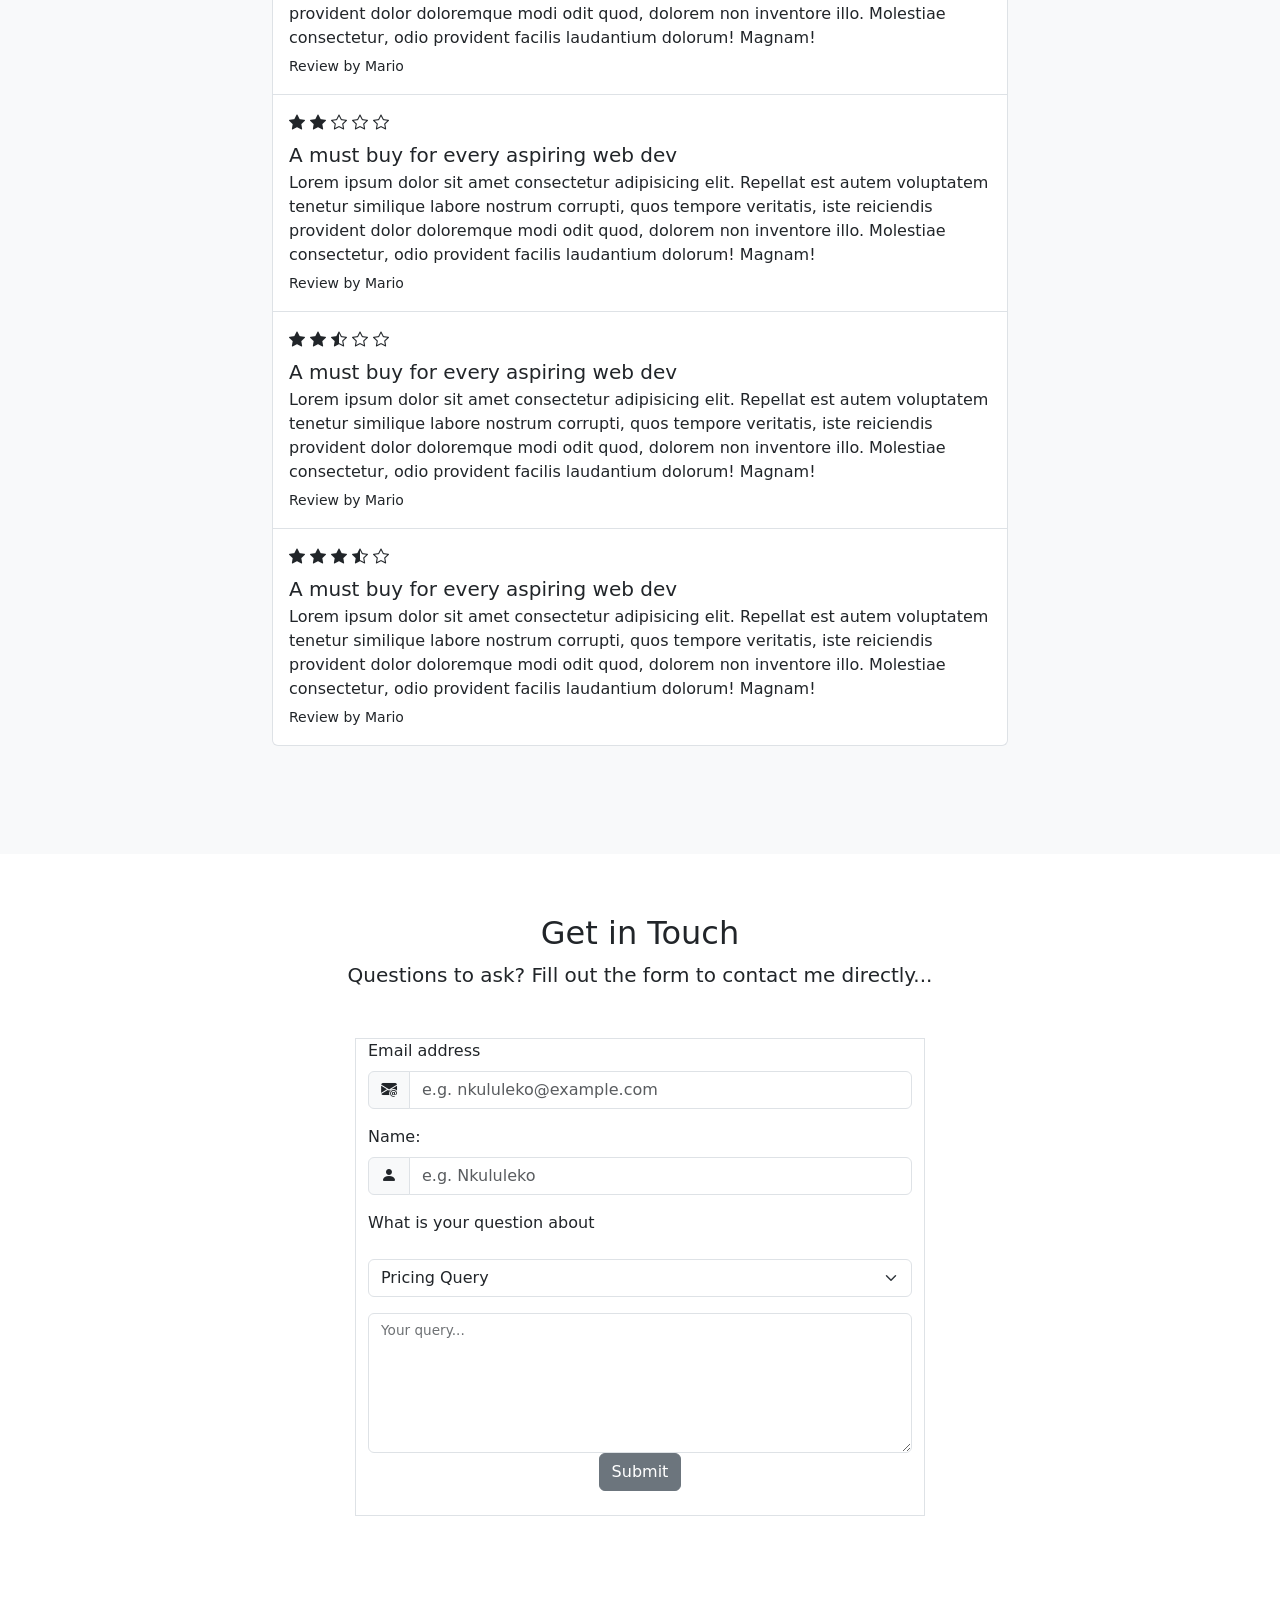
==== commit b8c5e9f1: "Lesson 13: Working with forms & input groups in bootstrap" ====
--- a/public/index.html
+++ b/public/index.html
@@ -516,7 +516,69 @@
     </section>
 
     <!-- ======= contact form ======== -->
-
+    <!-- ====== form-control, form-label, form-select, input-group, input-group-text == -->
+    <section id="contact">
+      <div class="container-lg">
+        <div class="text-center">
+          <h2>Get in Touch</h2>
+          <p class="lead">
+            Questions to ask? Fill out the form to contact me directly...
+          </p>
+        </div>
+
+        <div class="row justify-content-center my-5">
+          <div class="col-lg-6 border">
+            <form>
+              <label for="email" class="form-label">Email address</label>
+              <div class="mb-3 input-group">
+                <span class="input-group-text"
+                  ><i class="bi bi-envelope-at-fill"></i
+                ></span>
+                <input
+                  type="email"
+                  class="form-control"
+                  id="email"
+                  placeholder="e.g. nkululeko@example.com"
+                />
+              </div>
+
+              <label for="name" class="form-label">Name:</label>
+              <div class="mb-3 input-group">
+                <span class="input-group-text">
+                  <i class="bi bi-person-fill"></i>
+                </span>
+                <input
+                  type="text"
+                  class="form-control"
+                  id="name"
+                  placeholder="e.g. Nkululeko"
+                />
+              </div>
+
+              <label for="subject" class="form-label"
+                >What is your question about</label
+              >
+              <select id="subject" class="form-select my-3">
+                <option value="pricing" selected>Pricing Query</option>
+                <option value="content">Content query</option>
+                <option value="other">Other query</option>
+              </select>
+              <div class="form-floating">
+                <textarea
+                  id="query"
+                  class="form-control"
+                  style="height: 140px"
+                ></textarea>
+                <label for="query">Your query...</label>
+              </div>
+              <div class="mb-4 text-center">
+                <button class="btn btn-secondary" type="submit">Submit</button>
+              </div>
+            </form>
+          </div>
+        </div>
+      </div>
+    </section>
     <!-- ======= get updates / modal trigger ======== -->
 
     <!--  -->
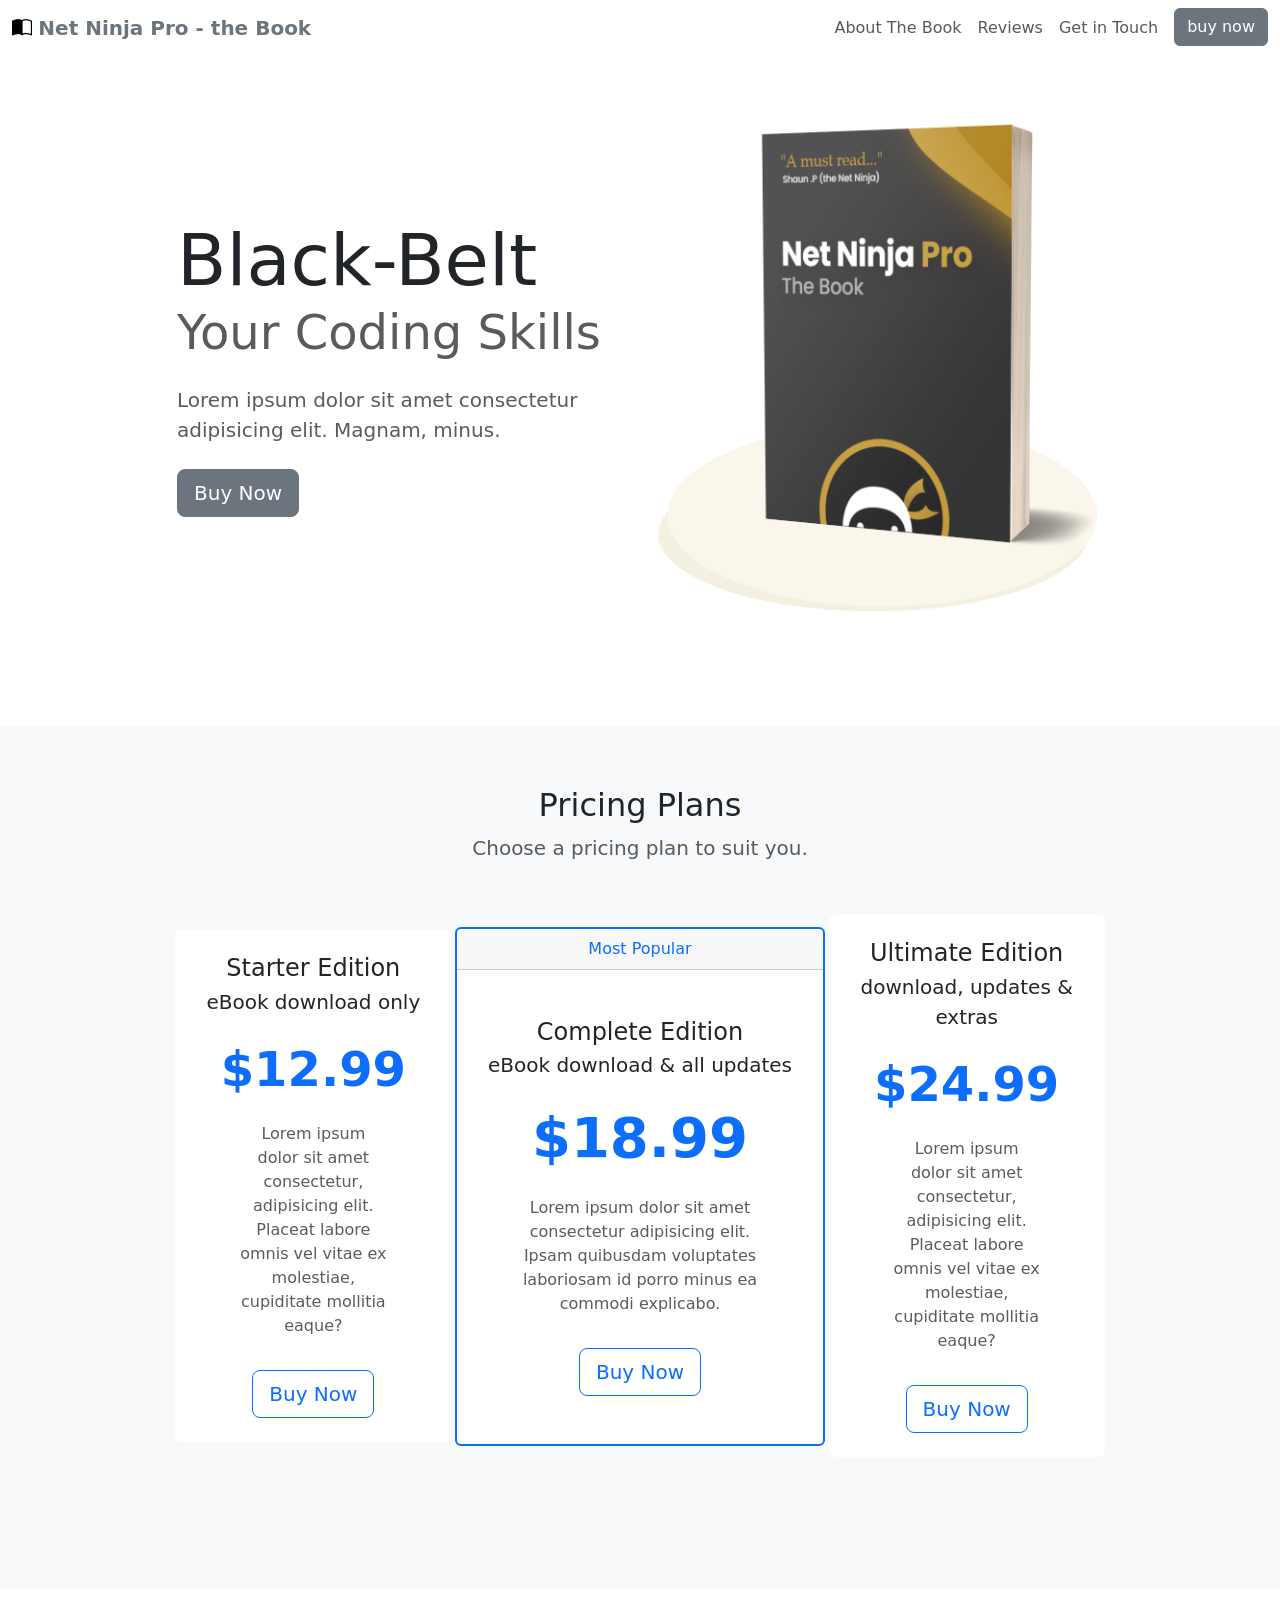
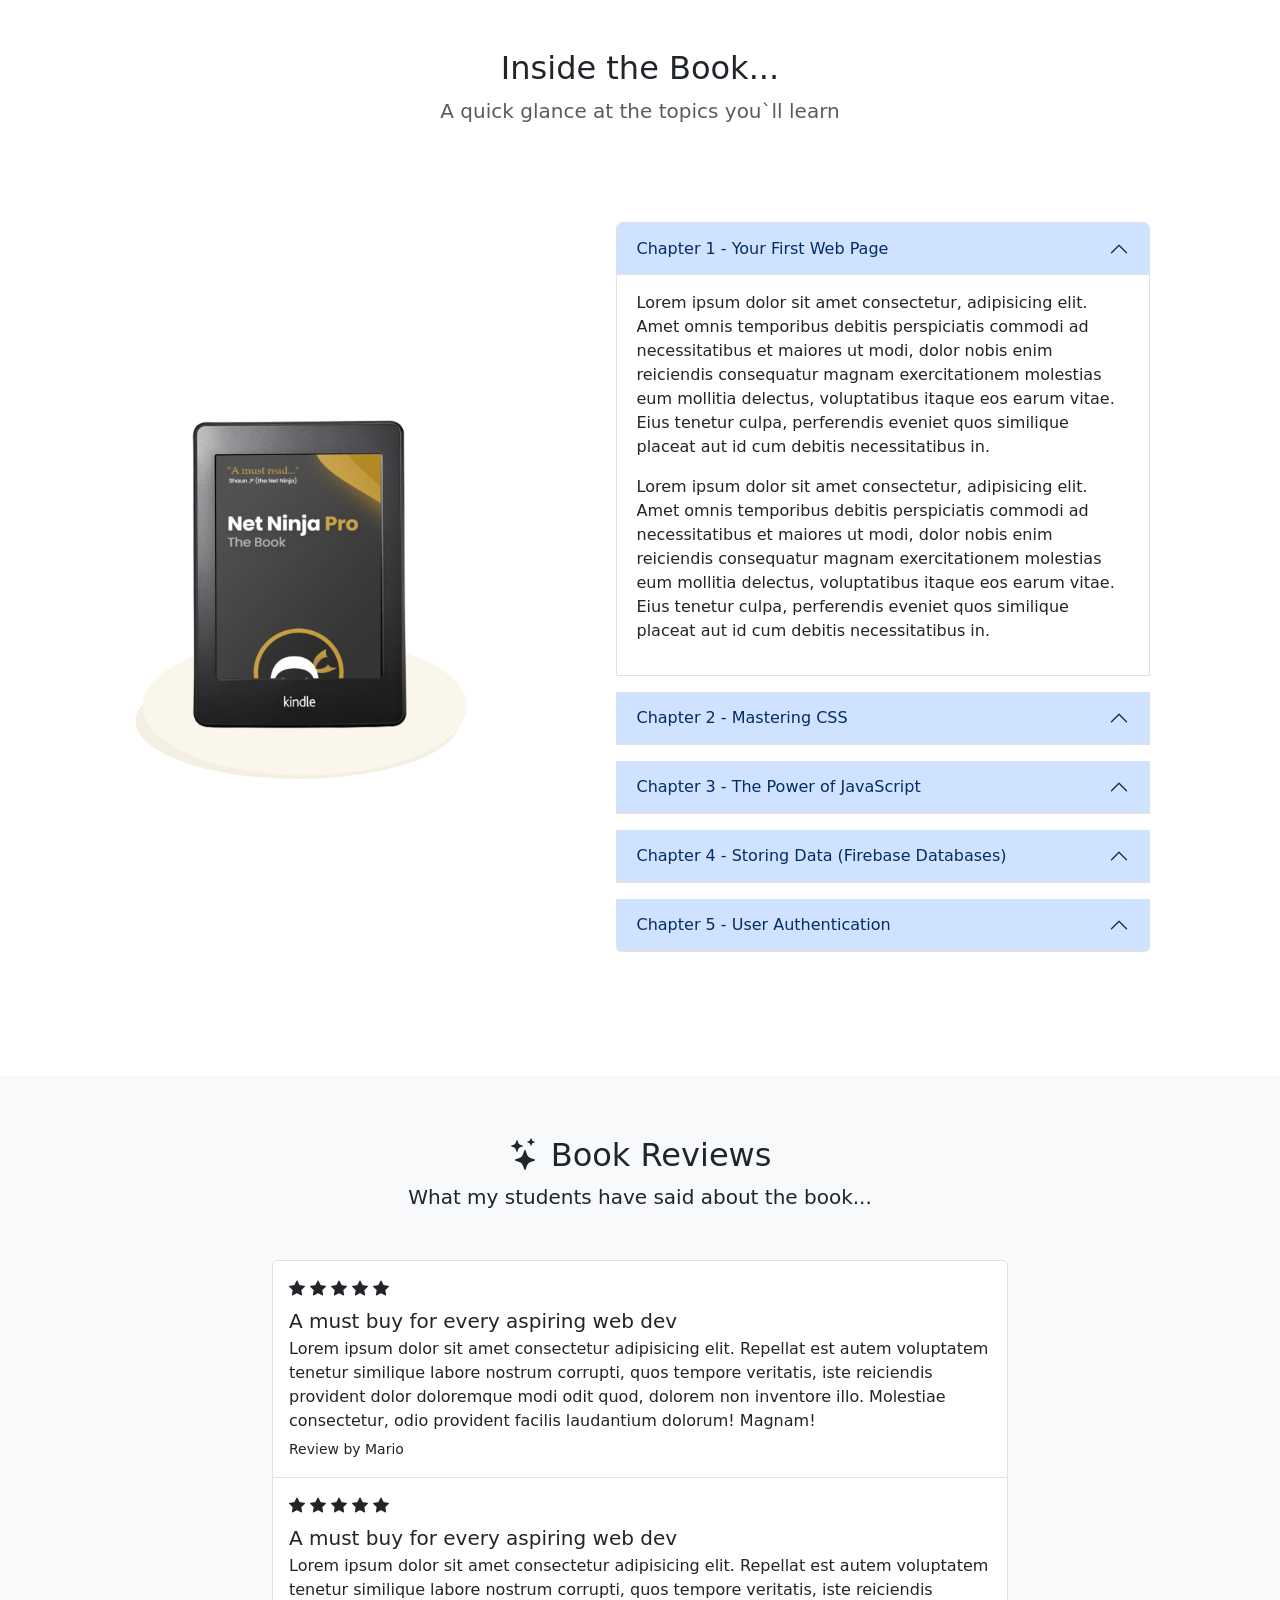
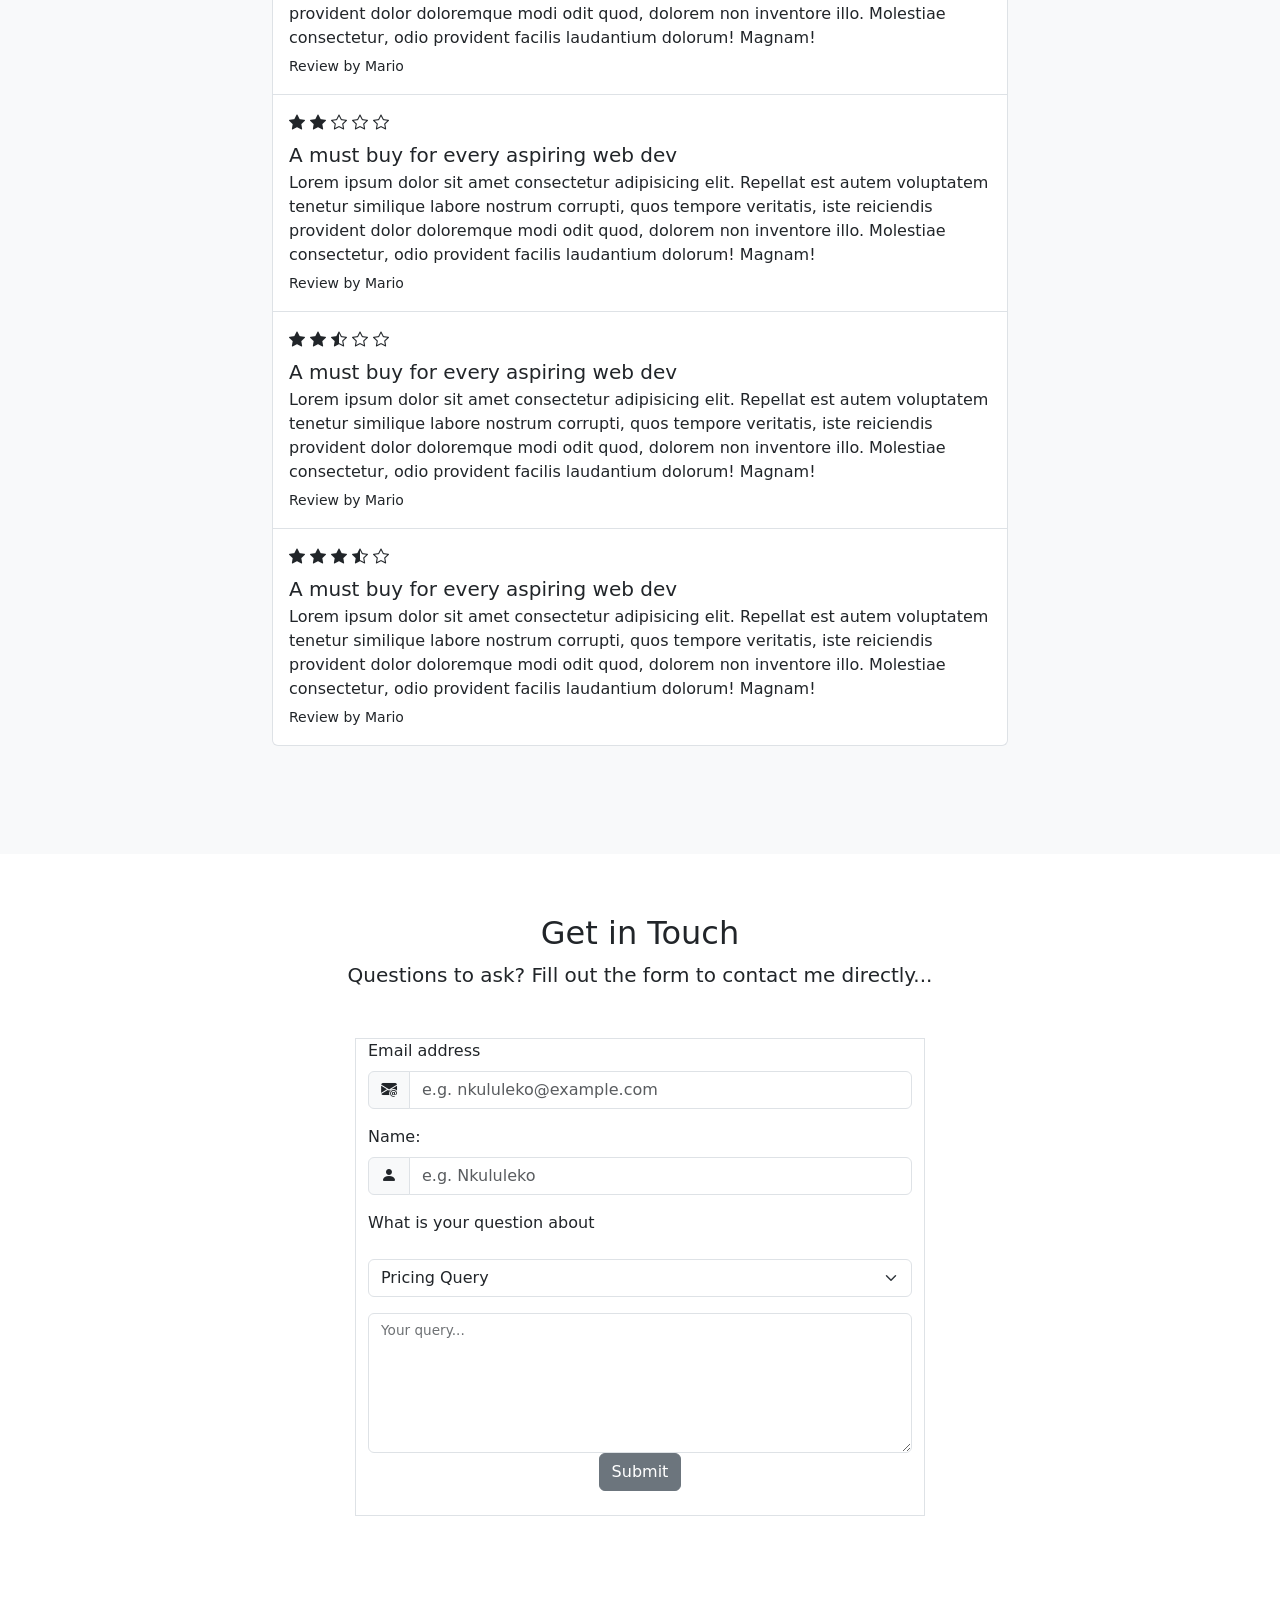
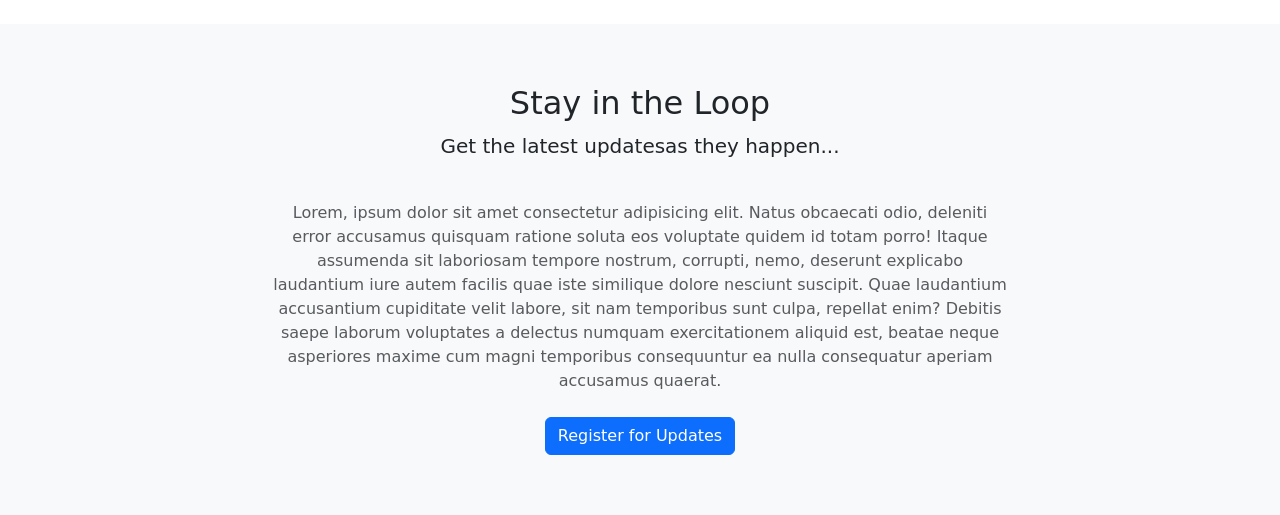
==== commit 8ee69f7a: "Lesson 15: Modals in bootstrap" ====
--- a/public/index.html
+++ b/public/index.html
@@ -83,11 +83,17 @@
             <a href="#pricing" class="btn btn-secondary btn-lg">Buy Now</a>
           </div>
           <div class="col-md-5 text-center">
-            <img
-              src="../images/ebook-cover.png"
-              alt="ebook cover"
-              class="img-fluid"
-            />
+            <span
+              class="my-tooltiping"
+              data-bs-placement="bottom"
+              title="Net Ninja Book Cover"
+            >
+              <img
+                src="../images/ebook-cover.png"
+                alt="ebook cover"
+                class="img-fluid"
+              />
+            </span>
           </div>
         </div>
       </div>
@@ -580,9 +586,82 @@
       </div>
     </section>
     <!-- ======= get updates / modal trigger ======== -->
-
+    <section class="bg-light">
+      <div class="container">
+        <div class="text-center">
+          <h2>Stay in the Loop</h2>
+          <p class="lead">Get the latest updatesas they happen...</p>
+        </div>
+        <div class="row justify-content-center">
+          <div class="col-md-8 text-center">
+            <p class="text-muted my-4">
+              Lorem, ipsum dolor sit amet consectetur adipisicing elit. Natus
+              obcaecati odio, deleniti error accusamus quisquam ratione soluta
+              eos voluptate quidem id totam porro! Itaque assumenda sit
+              laboriosam tempore nostrum, corrupti, nemo, deserunt explicabo
+              laudantium iure autem facilis quae iste similique dolore nesciunt
+              suscipit. Quae laudantium accusantium cupiditate velit labore, sit
+              nam temporibus sunt culpa, repellat enim? Debitis saepe laborum
+              voluptates a delectus numquam exercitationem aliquid est, beatae
+              neque asperiores maxime cum magni temporibus consequuntur ea nulla
+              consequatur aperiam accusamus quaerat.
+            </p>
+            <button
+              class="btn btn-primary"
+              data-bs-toggle="modal"
+              data-bs-target="#reg-modal"
+            >
+              Register for Updates
+            </button>
+          </div>
+        </div>
+      </div>
+    </section>
+    <!-- =====The modal body ====== -->
+    <div
+      class="modal fade"
+      id="reg-modal"
+      tabindex="-1"
+      aria-labelledby="modal-title"
+      aria-hidden="true"
+    >
+      <div class="modal-dialog">
+        <div class="modal-content">
+          <div class="modal-header">
+            <h5 class="modal-title" id="modal-title">Get the Latest Updates</h5>
+            <button
+              class="btn-close"
+              type="button"
+              data-bs-dismiss="modal"
+              aria-label="Close"
+            ></button>
+          </div>
+          <div class="modal-body">
+            <p>
+              Lorem, ipsum dolor sit amet consectetur adipisicing elit. Ullam
+              blanditiis nam quo dolorem eius, corrupti nisi perferendis dolorum
+              ipsam. Alias exercitationem blanditiis architecto vero quam nulla,
+              quibusdam saepe ut tempore.
+            </p>
+            <label for="modal-email" class="form-label"
+              >Your email address</label
+            >
+            <input
+              type="email"
+              class="form-control"
+              id="modal-email"
+              placeholder="e.g. nkulu@example.com"
+            />
+          </div>
+          <div class="modal-footer">
+            <button class="btn btn-primary">Submit</button>
+          </div>
+        </div>
+      </div>
+    </div>
     <!--  -->
-
+    <!-- ======= Loading my own javascript file ======== -->
+    <script src="index.js"></script>
     <script
       src="https://cdn.jsdelivr.net/npm/bootstrap@5.0.2/dist/js/bootstrap.bundle.min.js"
       integrity="sha384-MrcW6ZMFYlzcLA8Nl+NtUVF0sA7MsXsP1UyJoMp4YLEuNSfAP+JcXn/tWtIaxVXM"
